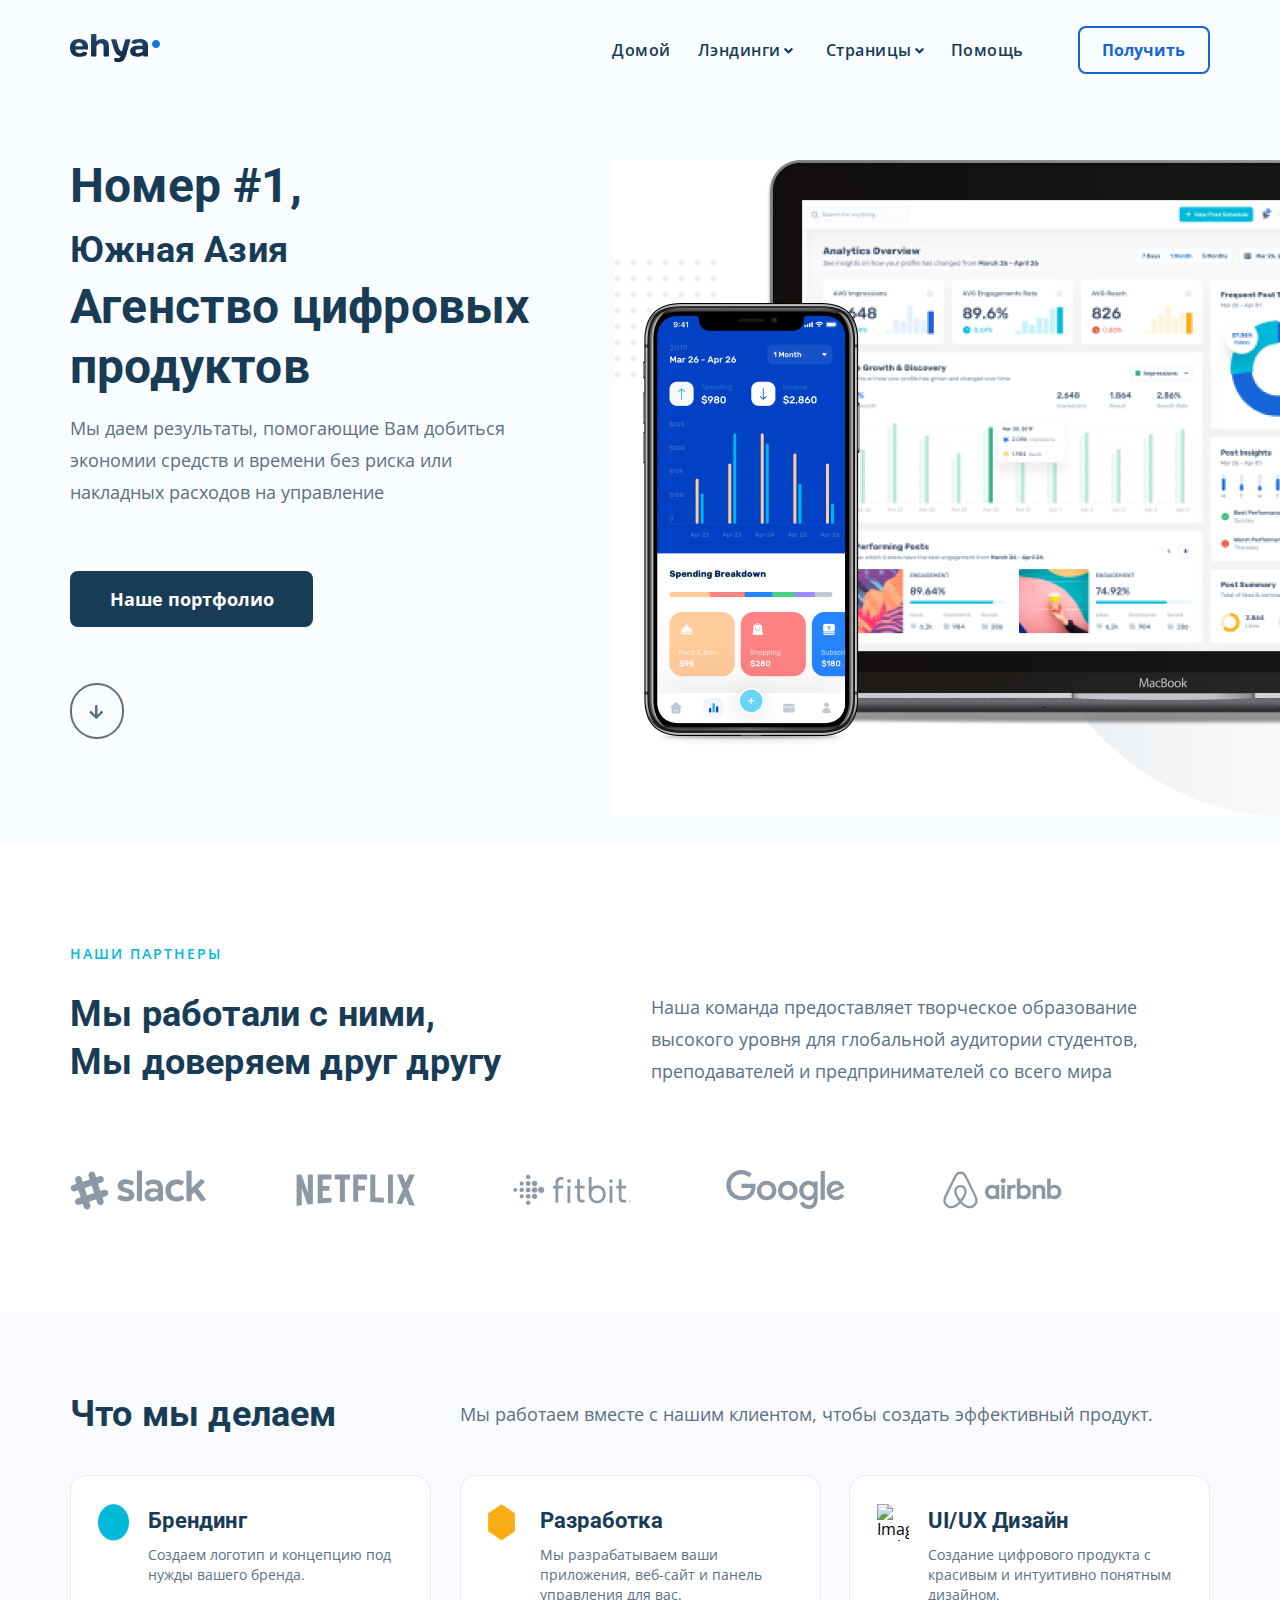
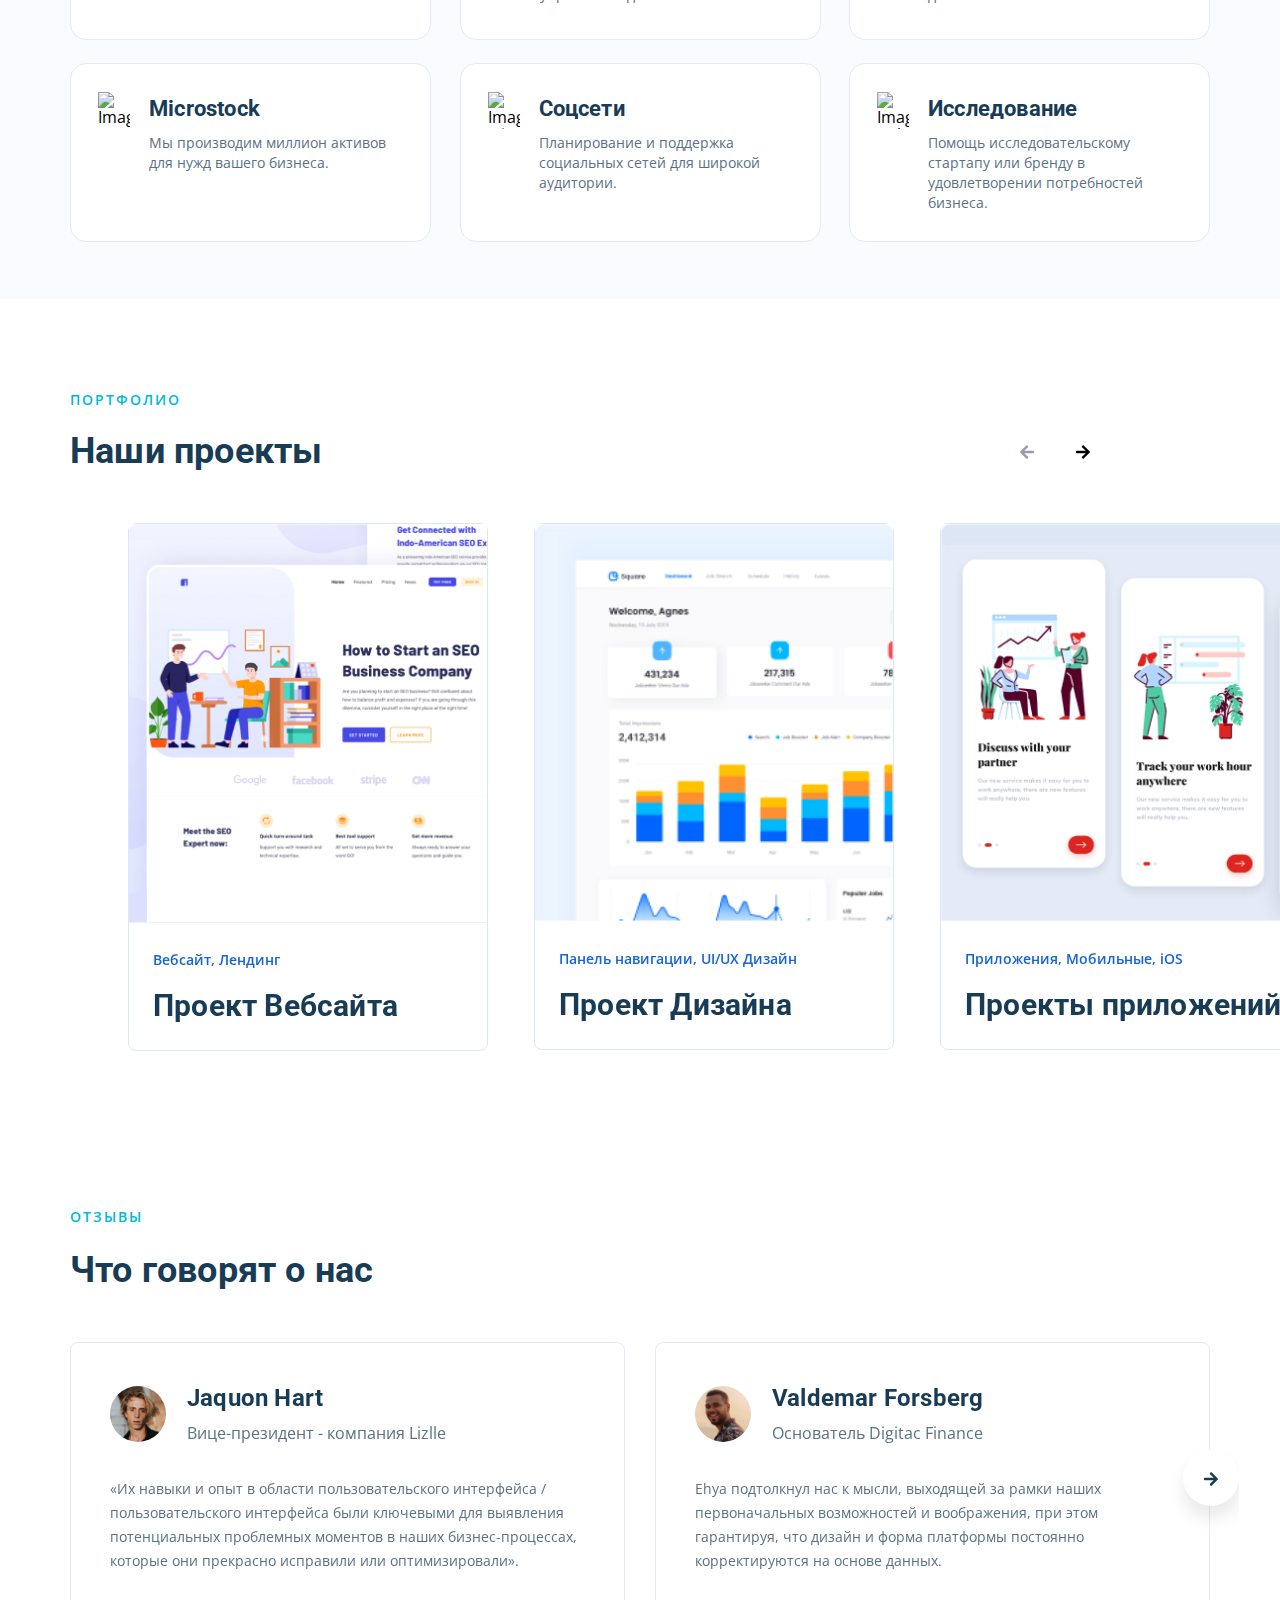
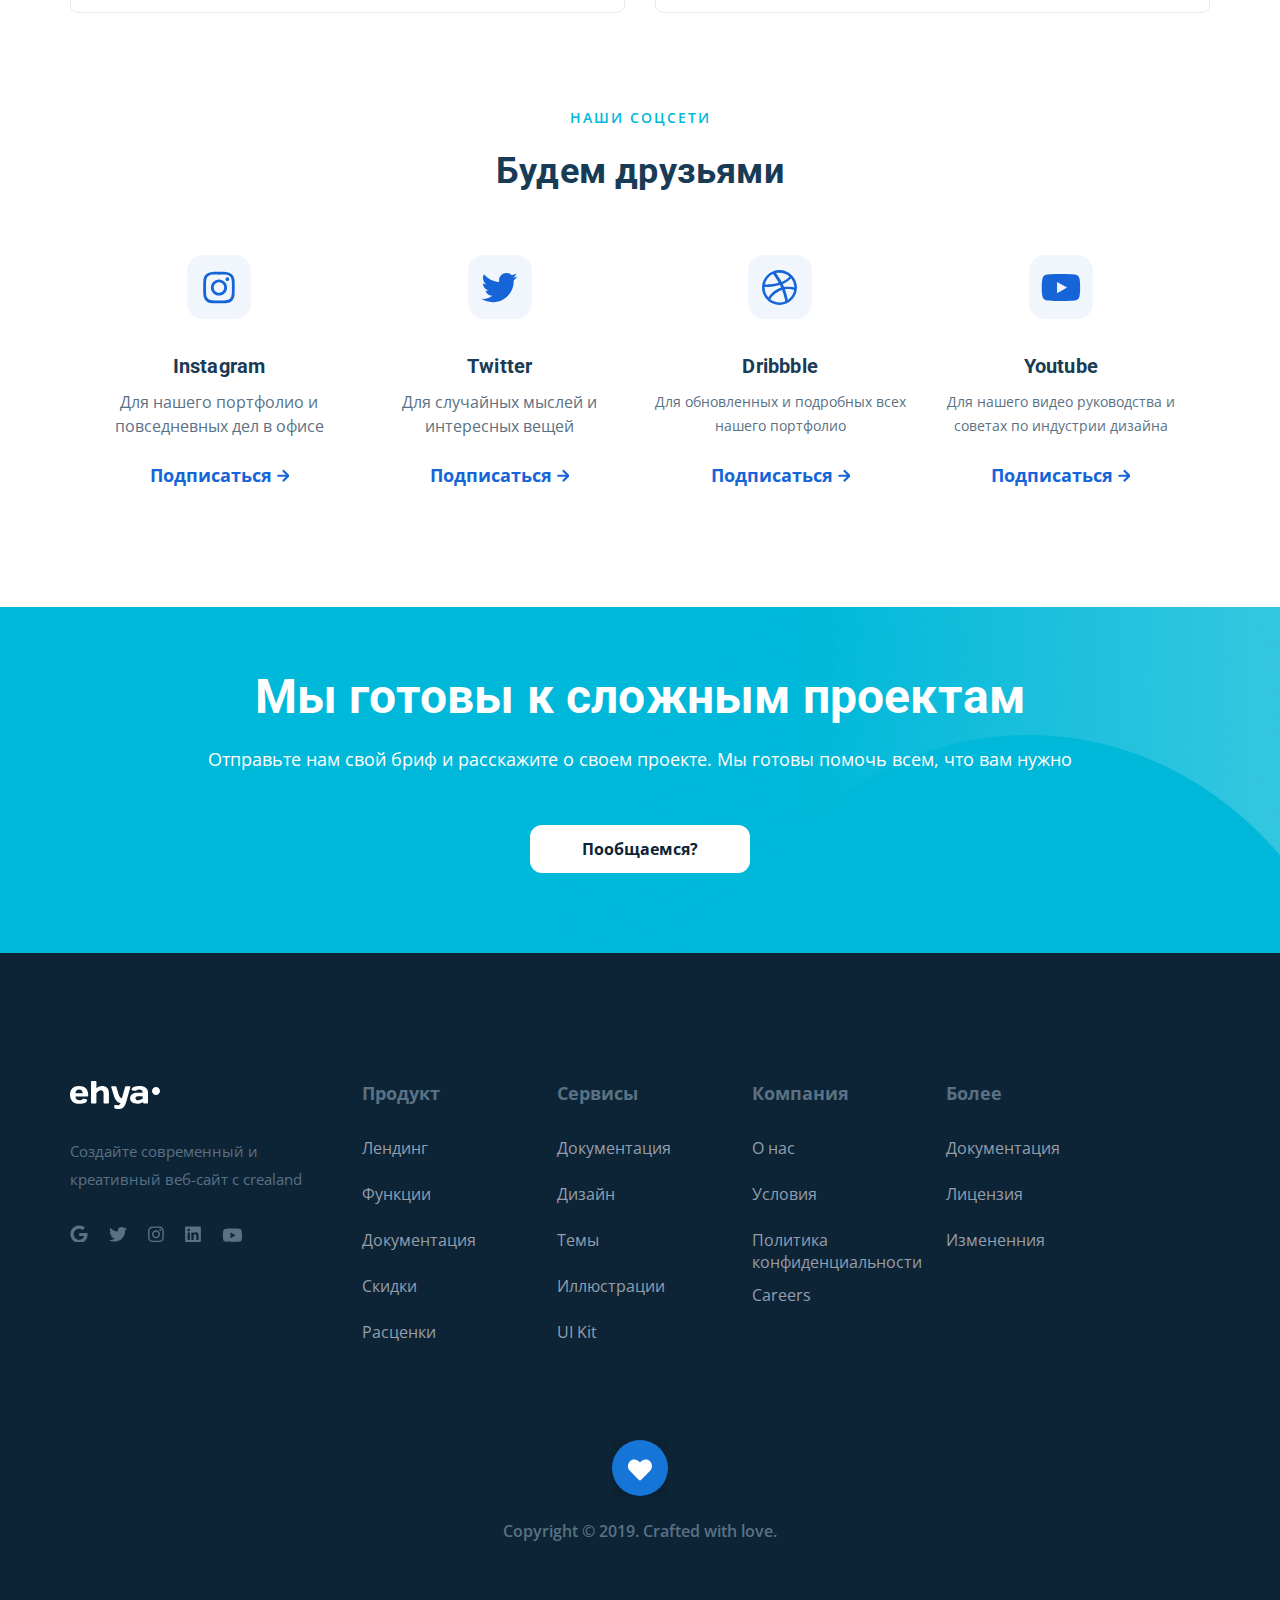
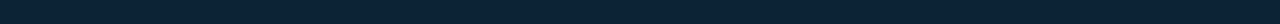
==== index.html @ 82f07703 "create: footer responsive" ====
<!DOCTYPE html>
<html lang="ru">
  <head>
    <meta charset="UTF-8" />
    <meta http-equiv="X-UA-Compatible" content="IE=edge" />
    <meta name="viewport" content="width=device-width, initial-scale=1.0" />
    <title>Агенство цифровых продуктов</title>
    <link rel="preconnect" href="https://fonts.gstatic.com" />
    <link
      href="https://fonts.googleapis.com/css2?family=Open+Sans:wght@400;600;700&family=Roboto:wght@700&display=swap"
      rel="stylesheet"
    />
    <link rel="stylesheet" href="css/swiper-bundle.min.css" />
    <link rel="stylesheet" href="css/style.css" />
  </head>
  <body>
    <header class="header header__section">
      <div class="container">
        <div class="header-wrapper">
          <a class="header-logo" href="#"
            ><img
              src="img/header-logo.svg"
              alt="Logo: Ehua"
              class="header__logo"
          /></a>
          <div class="header-nav">
            <ul class="header__nav">
              <li class="header__item">
                <a target="_blank" href="#" class="header__link hover">Домой</a>
              </li>
              <li class="header__item header__item--mr-28">
                <div class="dropdown">
                  <a target="_blank" href="#" class="header__link hover"
                    ><div class="header__item-wrapper">
                      Лэндинги<img
                        src="img/arrow-down.svg"
                        alt="Icon: arrow down"
                        class="header__arrow"
                      /></div
                  ></a>
                  <div class="dropdown__content">
                    <a target="_blank" class="dropdown__link hover" href="#"
                      >Лэндинг 1</a
                    >
                    <a target="_blank" class="dropdown__link hover" href="#"
                      >Лэндинг 2</a
                    >
                    <a target="_blank" class="dropdown__link hover" href="#"
                      >Лэндинг 3</a
                    >
                  </div>
                </div>
              </li>
              <li class="header__item">
                <div class="dropdown">
                  <a target="_blank" href="#" class="header__link hover"
                    ><div class="header__item-wrapper">
                      Страницы<img
                        src="img/arrow-down.svg"
                        alt="Icon: arrow down"
                        class="header__arrow"
                      /></div
                  ></a>
                  <div class="dropdown__content">
                    <a target="_blank" class="dropdown__link hover" href="#"
                      >Страница 1</a
                    >
                    <a target="_blank" class="dropdown__link hover" href="#"
                      >Страница 2</a
                    >
                    <a target="_blank" class="dropdown__link hover" href="#"
                      >Страница 3</a
                    >
                  </div>
                </div>
              </li>
              <li class="header__item">
                <a target="_blank" href="#" class="header__link hover"
                  >Помощь
                </a>
              </li>
            </ul>
            <!-- /.header__ul -->
            <button type="button" class="header__button">Получить</button>
          </div>
          <button class="menu-button header__menu-button">
            <span class="menu-button__line"></span>
            <span class="menu-button__line"></span>
            <span class="menu-button__line"></span>
          </button>
        </div>
        <!-- /.header-wraper -->
      </div>
      <!-- /.container -->
      <div class="hero">
        <img
          src="img/hero-background.jpg"
          alt="Image: devices"
          class="hero__image"
        />
        <div class="container">
          <div class="hero-wrapper">
            <h1 class="hero__title">
              Номер #1,<br /><span class="hero__title--small"> Южная Азия</span
              ><br />Агенство цифровых продуктов
            </h1>
            <p class="hero__description section__description">
              Мы даем результаты, помогающие Вам добиться экономии средств и
              времени без риска или накладных расходов на управление
            </p>
            <a href="#portfolio" class="hero__button hover">Наше портфолио</a>
          </div>
          <!-- /.hero-wrapper -->
        </div>
        <!-- /.container -->
        <img
          src="img/hero-image-small.jpg"
          alt="Image: devices"
          class="hero__image--small"
        />
        <div class="container">
          <div class="hero-wrapper hero-wrapper__link">
            <a class="hero__link hover" href="#partners"
              ><img
                src="img/hero-image-arrow.svg"
                alt="Icon: arrow down"
                class="hero__link-image"
            /></a>
          </div>
        </div>
        <!-- /.container -->
      </div>
      <!-- /.hero -->
    </header>
    <!-- /.header -->
    <section class="partners section">
      <a name="partners"></a>
      <div class="container">
        <span class="section__subtitle partners__subtitle">Наши партнеры</span>
        <div class="partners-wrapper">
          <h2 class="section__title partners__title">
            Мы работали с ними,<br />Мы доверяем друг другу
          </h2>
          <p class="section__description partners__description">
            Наша команда предоставляет творческое образование высокого уровня
            для глобальной аудитории студентов, преподавателей и
            предпринимателей со всего мира
          </p>
        </div>
        <!-- /.partners-wrapper -->
        <div class="partners__corporations">
          <img
            src="img/corporations/slack.svg"
            alt="Icon: slack"
            class="partners__corporation partners__corporation--slack"
          />
          <img
            src="img/corporations/netflix.svg"
            alt="Icon: netflix"
            class="partners__corporation partners__corporation--netflix"
          />
          <img
            src="img/corporations/fitbit.svg"
            alt="Icon: fitbit"
            class="partners__corporation partners__corporation--fitbit"
          />
          <img
            src="img/corporations/google.svg"
            alt="Icon: google"
            class="partners__corporation partners__corporation--netflix"
          />
          <img
            src="img/corporations/airbnb.svg"
            alt="Icon: airbnb"
            class="partners__corporation partners__corporation--airbnb"
          />
        </div>
      </div>
      <!-- /.container -->
    </section>
    <!-- /.partners -->
    <section class="services">
      <div class="container">
        <div class="services-wrapper">
          <h2 class="services__title section__title">Что мы делаем</h2>
          <p class="services__description section__description">
            Мы работаем вместе с нашим клиентом, чтобы создать эффективный
            продукт.
          </p>
        </div>
        <!-- /.services-wrapper -->
        <div class="card-wrapper">
          <div class="card card__order">
            <img
              src="img/services/oval.png"
              alt="Image: oval"
              class="card__image"
            />
            <div class="card__description">
              <h3 class="card__title">Брендинг</h3>
              <p class="card__text">
                Создаем логотип и концепцию под нужды вашего бренда.
              </p>
            </div>
          </div>
          <div class="card card__order">
            <img
              src="img/services/polygon.png"
              alt="Image: polygon"
              class="card__image card__image--mr"
            />
            <div class="card__description">
              <h3 class="card__title">Разработка</h3>
              <p class="card__text">
                Мы разрабатываем ваши приложения, веб-сайт и панель управления
                для вас.
              </p>
            </div>
          </div>
          <div class="card">
            <img
              src="img/services/polygon-5.png"
              alt="Image: polygon-5"
              class="card__image"
            />
            <div class="card__description">
              <h3 class="card__title">UI/UX Дизайн</h3>
              <p class="card__text">
                Создание цифрового продукта с красивым и интуитивно понятным
                дизайном.
              </p>
            </div>
          </div>
          <div class="card card__order--change">
            <img
              src="img/services/rectangle.png"
              alt="Image: rectangle"
              class="card__image"
            />
            <div class="card__description">
              <h3 class="card__title">Microstock</h3>
              <p class="card__text">
                Мы производим миллион активов для нужд вашего бизнеса.
              </p>
            </div>
          </div>
          <div class="card card__order--change">
            <img
              src="img/services/triangle.png"
              alt="Image: triangle"
              class="card__image"
            />
            <div class="card__description">
              <h3 class="card__title">Соцсети</h3>
              <p class="card__text">
                Планирование и поддержка социальных сетей для широкой аудитории.
              </p>
            </div>
          </div>
          <div class="card">
            <img
              src="img/services/polygon-4.png"
              alt="Image: polygon-4"
              class="card__image"
            />
            <div class="card__description">
              <h3 class="card__title">Исследование</h3>
              <p class="card__text">
                Помощь исследовательскому стартапу или бренду в удовлетворении
                потребностей бизнеса.
              </p>
            </div>
          </div>
        </div>
        <!-- /.card-wrapper -->
      </div>
      <!-- /.container -->
    </section>
    <!-- /.services -->
    <section class="portfolio">
      <a name="portfolio"></a>
      <div class="container portfolio__container">
        <span class="portfolio__subtitle section__subtitle">портфолио</span>
        <h2 class="portfolio__title section__title">Наши проекты</h2>
        <div class="portfolio-slider__button portfolio-slider__button--prev">
          <svg
            width="15"
            height="14"
            viewBox="0 0 15 14"
            xmlns="http://www.w3.org/2000/svg"
          >
            <path
              d="M9.03125 12.9375C9.34375 12.625 9.3125 12.1562 9.03125 11.8438L5.25 8.25H14.25C14.6562 8.25 15 7.9375 15 7.5V6.5C15 6.09375 14.6562 5.75 14.25 5.75H5.25L9.03125 2.1875C9.3125 1.875 9.34375 1.40625 9.03125 1.09375L8.34375 0.40625C8.0625 0.125 7.5625 0.125 7.28125 0.40625L1.21875 6.5C0.90625 6.78125 0.90625 7.25 1.21875 7.53125L7.28125 13.625C7.5625 13.9062 8.03125 13.9062 8.34375 13.625L9.03125 12.9375Z"
            />
          </svg>

          <!-- <svg width="24" height="24">
            <use xlink:href="img/slide/slider-arrow.svg"></use>
          </svg> -->
        </div>
        <div class="portfolio-slider__button portfolio-slider__button--next">
          <svg
            width="15"
            height="14"
            viewBox="0 0 15 14"
            xmlns="http://www.w3.org/2000/svg"
          >
            <path
              d="M9.03125 12.9375C9.34375 12.625 9.3125 12.1562 9.03125 11.8438L5.25 8.25H14.25C14.6562 8.25 15 7.9375 15 7.5V6.5C15 6.09375 14.6562 5.75 14.25 5.75H5.25L9.03125 2.1875C9.3125 1.875 9.34375 1.40625 9.03125 1.09375L8.34375 0.40625C8.0625 0.125 7.5625 0.125 7.28125 0.40625L1.21875 6.5C0.90625 6.78125 0.90625 7.25 1.21875 7.53125L7.28125 13.625C7.5625 13.9062 8.03125 13.9062 8.34375 13.625L9.03125 12.9375Z"
            />
          </svg>
        </div>
        <div class="portfolio__cards cards">
          <div class="swiper-slide portfolio-slider__item slide">
            <div class="portfolio-slider__item--border">
              <img
                src="img/slide/slide-1.jpg"
                alt="Image: slide 1"
                class="slide__image"
              />
              <div class="slide-wrapper">
                <span class="slide__subtitle">Вебсайт, Лендинг</span>
                <h3 class="slide__title">Проект Вебсайта</h3>
              </div>
            </div>
          </div>
          <div class="swiper-slide portfolio-slider__item slide">
            <div class="portfolio-slider__item--border">
              <img
                src="img/slide/slide-2.jpg"
                alt="Image: slide 2"
                class="slide__image"
              />
              <div class="slide-wrapper">
                <span class="slide__subtitle">UI/UX Дизайн</span>
                <h3 class="slide__title">Проект Дизайна</h3>
              </div>
            </div>
          </div>
          <div class="swiper-slide portfolio-slider__item slide">
            <div class="portfolio-slider__item--border">
              <img
                src="img/slide/slide-3.jpg"
                alt="Image: slide 3"
                class="slide__image"
              />
              <div class="slide-wrapper">
                <span class="slide__subtitle">Приложения, Мобильные, iOS</span>
                <h3 class="slide__title">Проекты приложений</h3>
              </div>
            </div>
          </div>
          <div class="swiper-slide portfolio-slider__item slide">
            <div class="portfolio-slider__item--border">
              <img
                src="img/slide/slide-4.jpg"
                alt="Image: slide 4"
                class="slide__image"
              />
              <div class="slide-wrapper">
                <span class="slide__subtitle">Instagram</span>
                <h3 class="slide__title">Проект иллюстраций</h3>
              </div>
            </div>
          </div>
        </div>
      </div>
      <!-- /.container -->
      <!-- Slider main container -->
      <div class="swiper-container portfolio-slider">
        <!-- Additional required wrapper -->
        <div class="swiper-wrapper">
          <!-- Slides -->
          <div class="swiper-slide portfolio-slider__item slide">
            <div class="portfolio-slider__item--border">
              <img
                src="img/slide/slide-1.jpg"
                alt="Image: slide 1"
                class="slide__image"
              />
              <div class="slide-wrapper">
                <span class="slide__subtitle">Вебсайт, Лендинг</span>
                <h3 class="slide__title">Проект Вебсайта</h3>
              </div>
            </div>
          </div>
          <div class="swiper-slide portfolio-slider__item slide">
            <div class="portfolio-slider__item--border">
              <img
                src="img/slide/slide-2.jpg"
                alt="Image: slide 2"
                class="slide__image"
              />
              <div class="slide-wrapper">
                <span class="slide__subtitle"
                  >Панель навигации, UI/UX Дизайн</span
                >
                <h3 class="slide__title">Проект Дизайна</h3>
              </div>
            </div>
          </div>
          <div class="swiper-slide portfolio-slider__item slide">
            <div class="portfolio-slider__item--border">
              <img
                src="img/slide/slide-3.jpg"
                alt="Image: slide 3"
                class="slide__image"
              />
              <div class="slide-wrapper">
                <span class="slide__subtitle">Приложения, Мобильные, iOS</span>
                <h3 class="slide__title">Проекты приложений</h3>
              </div>
            </div>
          </div>
          <div class="swiper-slide portfolio-slider__item slide">
            <div class="portfolio-slider__item--border">
              <img
                src="img/slide/slide-4.jpg"
                alt="Image: slide 4"
                class="slide__image"
              />
              <div class="slide-wrapper">
                <span class="slide__subtitle">Instagram</span>
                <h3 class="slide__title">Проект иллюстраций</h3>
              </div>
            </div>
          </div>
          <div class="swiper-slide portfolio-slider__item slide">
            <div class="portfolio-slider__item--border">
              <img
                src="img/slide/slide-1.jpg"
                alt="Image: slide 1"
                class="slide__image"
              />
              <div class="slide-wrapper">
                <span class="slide__subtitle">Вебсайт, Лендинг</span>
                <h3 class="slide__title">Проект Вебсайта</h3>
              </div>
            </div>
          </div>
        </div>
      </div>
    </section>
    <!-- /.portfolio -->
    <section class="reviews">
      <div class="container reviews__container">
        <span class="reviews__subtitle section__subtitle">Отзывы</span>
        <h2 class="reviews__title section__title">Что говорят о нас</h2>
        <div class="reviews-slider__button--next">
          <img src="img/reviews/slider-button.svg" alt="Icon: slider arrow" />
        </div>
        <!-- Slider main container -->
        <div class="swiper-container reviews-slider">
          <!-- Additional required wrapper -->
          <div class="swiper-wrapper">
            <!-- Slides -->
            <div class="swiper-slide reviews-slider__item">
              <div class="reviews__user user">
                <img
                  src="img/reviews/avatar-1.png"
                  alt="Avatar: User 1"
                  class="user__avatar"
                />
                <div class="user-wrapper">
                  <h3 class="user__name">Jaquon Hart</h3>
                  <span class="user__subtitle"
                    >Вице-президент - компания Lizlle</span
                  >
                </div>
                <!-- /.user-wrapper -->
              </div>
              <!-- /.user -->
              <p class="reviews-slider__text">
                «Их навыки и опыт в области пользовательского интерфейса /
                пользовательского интерфейса были ключевыми для выявления
                потенциальных проблемных моментов в наших бизнес-процессах,
                которые они прекрасно исправили или оптимизировали».
              </p>
            </div>
            <!-- /.swiper-slide -->
            <div class="swiper-slide reviews-slider__item">
              <div class="reviews__user user">
                <img
                  src="img/reviews/avatar-2.png"
                  alt="Avatar: User 2"
                  class="user__avatar"
                />
                <div class="user-wrapper">
                  <h3 class="user__name">Valdemar Forsberg</h3>
                  <span class="user__subtitle">Основатель Digitac Finance</span>
                </div>
                <!-- /.user-wrapper -->
              </div>
              <!-- /.user -->
              <p class="reviews-slider__text">
                Ehya подтолкнул нас к мысли, выходящей за рамки наших
                первоначальных возможностей и воображения, при этом гарантируя,
                что дизайн и форма платформы постоянно корректируются на основе
                данных.
              </p>
            </div>
            <!-- /.swiper-slide -->
          </div>
          <!-- If we need navigation buttons -->
        </div>
        <div
          class="reviews-slider__button--next reviews-slider__button--next--mobile"
        >
          <img src="img/reviews/slider-button.svg" alt="Icon: slider arrow" />
        </div>
      </div>
    </section>
    <!-- /.reviews -->
    <section class="social">
      <div class="container social__container">
        <span class="social__subtitle section__subtitle">Наши соцсети</span>
        <h2 class="social__title section__title">Будем друзьями</h2>
        <div class="social-wrapper">
          <div class="social-card">
            <img
              src="img/social/instagram.svg"
              alt="Icon: instagram"
              class="social-card__icon"
            />
            <h3 class="social-card__title">Instagram</h3>
            <span class="social-card__subtitle"
              >Для нашего портфолио и повседневных дел в офисе</span
            >
            <a target="_blank" href="#" class="social-card__link hover"
              >Подписаться
              <img src="img/social/arrow.svg" alt="Icon: arrow right"
            /></a>
          </div>
          <!-- /.social-card -->
          <div class="social-card">
            <img
              src="img/social/twitter.svg"
              alt="Icon: twitter"
              class="social-card__icon"
            />
            <h3 class="social-card__title">Twitter</h3>
            <span class="social-card__subtitle"
              >Для случайных мыслей и интересных вещей</span
            >
            <a target="_blank" href="#" class="social-card__link hover"
              >Подписаться
              <img src="img/social/arrow.svg" alt="Icon: arrow right"
            /></a>
          </div>
          <!-- /.social-card -->
          <div class="social-card">
            <img
              src="img/social/dribble.svg"
              alt="Icon: dribble"
              class="social-card__icon"
            />
            <h3 class="social-card__title">Dribbble</h3>
            <span class="social-card__subtitle social-card__subtitle--small"
              >Для обновленных и подробных всех нашего портфолио</span
            >
            <a target="_blank" href="#" class="social-card__link hover"
              >Подписаться
              <img src="img/social/arrow.svg" alt="Icon: arrow right"
            /></a>
          </div>
          <!-- /.social-card -->
          <div class="social-card">
            <img
              src="img/social/youtube.svg"
              alt="Icon: youtube"
              class="social-card__icon"
            />
            <h3 class="social-card__title">Youtube</h3>
            <span class="social-card__subtitle social-card__subtitle--small"
              >Для нашего видео руководства и советах по индустрии дизайна</span
            >
            <a target="_blank" href="#" class="social-card__link hover"
              >Подписаться
              <img src="img/social/arrow.svg" alt="Icon: arrow right"
            /></a>
          </div>
          <!-- /.social-card -->
        </div>
        <!-- /.social-wrapper -->
      </div>
      <!-- /.container -->
    </section>
    <!-- /.social -->
    <section class="feedback">
      <div class="container">
        <h2 class="feedback__title">Мы готовы к сложным проектам</h2>
        <p class="feedback__description">
          Отправьте нам свой бриф и расскажите о своем проекте. Мы готовы помочь
          всем, что вам нужно
        </p>
        <button type="button" class="feedback__button">Пообщаемся?</button>
      </div>
      <!-- /.container -->
    </section>
    <!-- /.feedback -->
    <footer class="footer">
      <div class="container">
        <div class="footer-top">
          <div class="footer__social">
            <img
              src="img/footer/footer-logo.svg"
              alt="Logo: ehua"
              class="footer__logo"
            />
            <span class="footer__text"
              >Создайте современный и креативный веб-сайт с crealand</span
            >
            <div class="footer__icon-wrapper">
              <a target="_blank" href="#" class="footer__link hover"
                ><img
                  src="img/footer/footer-google.svg"
                  alt="Icon: google"
                  class="footer__icon" /></a
              ><a target="_blank" href="#" class="footer__link hover"
                ><img
                  src="img/footer/footer-ltwitter.svg"
                  alt="Icon: twitter"
                  class="footer__icon" /></a
              ><a target="_blank" href="#" class="footer__link hover"
                ><img
                  src="img/footer/footer-instagram.svg"
                  alt="Icon: instagram"
                  class="footer__icon" /></a
              ><a target="_blank" href="#" class="footer__link hover"
                ><img
                  src="img/footer/footer-linkedin.svg"
                  alt="Icon: linkedin"
                  class="footer__icon" /></a
              ><a target="_blank" href="#" class="footer__link hover"
                ><img
                  src="img/footer/footer-youtube.svg"
                  alt="Icon: youtube"
                  class="footer__icon"
              /></a>
            </div>
            <!-- /.footer__icon-wrapper -->
          </div>
          <!-- /.footer__social -->
          <div class="footer-wrapper">
            <div class="footer__product">
              <h3 class="footer__title">Продукт</h3>
              <ul class="footer__ul">
                <li class="footer__item">
                  <a target="_blank" href="#" class="footer__link hover"
                    >Лендинг</a
                  >
                </li>
                <li class="footer__item">
                  <a target="_blank" href="#" class="footer__link hover"
                    >Функции</a
                  >
                </li>
                <li class="footer__item">
                  <a target="_blank" href="#" class="footer__link hover"
                    >Документация</a
                  >
                </li>
                <li class="footer__item">
                  <a target="_blank" href="#" class="footer__link hover"
                    >Скидки</a
                  >
                </li>
                <li class="footer__item">
                  <a target="_blank" href="#" class="footer__link hover"
                    >Расценки</a
                  >
                </li>
              </ul>
              <!-- /.footer__ul -->
            </div>
            <!-- /.footer__product -->
            <div class="footer__services">
              <h3 class="footer__title">Сервисы</h3>
              <ul class="footer__ul">
                <li class="footer__item">
                  <a target="_blank" href="#" class="footer__link hover"
                    >Документация</a
                  >
                </li>
                <li class="footer__item">
                  <a target="_blank" href="#" class="footer__link hover"
                    >Дизайн</a
                  >
                </li>
                <li class="footer__item">
                  <a target="_blank" href="#" class="footer__link hover"
                    >Темы</a
                  >
                </li>
                <li class="footer__item">
                  <a target="_blank" href="#" class="footer__link hover"
                    >Иллюстрации</a
                  >
                </li>
                <li class="footer__item">
                  <a target="_blank" href="#" class="footer__link hover"
                    >UI Kit</a
                  >
                </li>
              </ul>
              <!-- /.footer__ul -->
            </div>
            <!-- /.footer__services -->
            <div class="footer__company">
              <h3 class="footer__title">Компания</h3>
              <ul class="footer__ul footer__ul--mr-24">
                <li class="footer__item">
                  <a target="_blank" href="#" class="footer__link hover"
                    >О нас</a
                  >
                </li>
                <li class="footer__item">
                  <a target="_blank" href="#" class="footer__link hover"
                    >Условия</a
                  >
                </li>
                <li class="footer__item footer__item--mb-11">
                  <a
                    target="_blank"
                    href="#"
                    class="footer__link footer__link--mobile-hidden hover"
                    >Политика<br />конфиденциальности </a
                  ><a
                    target="_blank"
                    href="#"
                    class="footer__link footer__link--mobile-visible hover"
                    >Privacy Policy
                  </a>
                </li>
                <li class="footer__item">
                  <a target="_blank" href="#" class="footer__link hover"
                    >Careers</a
                  >
                </li>
              </ul>
              <!-- /.footer__ul -->
            </div>
            <!-- /.footer__company -->
            <div class="footer__more">
              <h3 class="footer__title footer__title--mobile-hidden">Более</h3>
              <h3 class="footer__title footer__title--mobile-visible">Ещё..</h3>
              <ul class="footer__ul">
                <li class="footer__item">
                  <a target="_blank" href="#" class="footer__link hover"
                    >Документация</a
                  >
                </li>
                <li class="footer__item">
                  <a target="_blank" href="#" class="footer__link hover"
                    >Лицензия</a
                  >
                </li>
                <li class="footer__item">
                  <a target="_blank" href="#" class="footer__link hover"
                    >Измененния</a
                  >
                </li>
              </ul>
              <!-- /.footer__ul -->
            </div>
            <!-- /.footer__more -->
          </div>
          <!-- /.footer-wrapper -->
        </div>
        <!-- /.footer-top -->
        <div class="footer-like">
          <img
            src="img/footer/footer-like.svg"
            alt="Icon: like"
            class="footer-like__icon"
          />
          <span class="footer-like__text"
            >Copyright © 2019. Crafted with love.</span
          >
        </div>
        <!-- /.footer-like -->
      </div>
      <!-- /.container -->
    </footer>
    <!-- /.footer -->
    <script src="js/swiper-bundle.min.js"></script>
    <script src="js/main.js"></script>
  </body>
</html>
---- css/style.css ----
*{box-sizing:border-box}body{font-family:'Open Sans', sans-serif;background-color:#FFFFFF;margin:0}button{outline:none}h1,h2,h3{font-family:Roboto}.container{max-width:1140px;margin:auto}.section__subtitle{font-weight:600;font-size:14px;line-height:19px;letter-spacing:2px;text-transform:uppercase;color:#00B8D9}.section__title{font-weight:bold;font-size:36px;line-height:48px;letter-spacing:0.2px;color:#183B56}.section__description{font-size:18px;line-height:32px;color:#5A7184}/*! normalize.css v8.0.1 | MIT License | github.com/necolas/normalize.css */html{line-height:1.15;-webkit-text-size-adjust:100%}body{margin:0}main{display:block}h1{font-size:2em;margin:0.67em 0}hr{box-sizing:content-box;height:0;overflow:visible}pre{font-family:monospace, monospace;font-size:1em}a{background-color:transparent}abbr[title]{border-bottom:none;text-decoration:underline;text-decoration:underline dotted}b,strong{font-weight:bolder}code,kbd,samp{font-family:monospace, monospace;font-size:1em}small{font-size:80%}sub,sup{font-size:75%;line-height:0;position:relative;vertical-align:baseline}sub{bottom:-0.25em}sup{top:-0.5em}img{border-style:none}button,input,optgroup,select,textarea{font-family:inherit;font-size:100%;line-height:1.15;margin:0}button,input{overflow:visible}button,select{text-transform:none}button,[type="button"],[type="reset"],[type="submit"]{-webkit-appearance:button}button::-moz-focus-inner,[type="button"]::-moz-focus-inner,[type="reset"]::-moz-focus-inner,[type="submit"]::-moz-focus-inner{border-style:none;padding:0}button:-moz-focusring,[type="button"]:-moz-focusring,[type="reset"]:-moz-focusring,[type="submit"]:-moz-focusring{outline:1px dotted ButtonText}fieldset{padding:0.35em 0.75em 0.625em}legend{box-sizing:border-box;color:inherit;display:table;max-width:100%;padding:0;white-space:normal}progress{vertical-align:baseline}textarea{overflow:auto}[type="checkbox"],[type="radio"]{box-sizing:border-box;padding:0}[type="number"]::-webkit-inner-spin-button,[type="number"]::-webkit-outer-spin-button{height:auto}[type="search"]{-webkit-appearance:textfield;outline-offset:-2px}[type="search"]::-webkit-search-decoration{-webkit-appearance:none}::-webkit-file-upload-button{-webkit-appearance:button;font:inherit}details{display:block}summary{display:list-item}template{display:none}[hidden]{display:none}.header{background-color:#FAFDFF}.header-wrapper{display:flex;justify-content:space-between;height:100px;align-items:center}.header-nav{display:flex}.header__nav{display:flex;align-items:center;list-style:none;padding:0;margin-right:27.1px;margin-top:0;margin-bottom:0;letter-spacing:0.5px}.header__item{margin-right:27px}.header__item--mr-28{margin-right:33px}.header__item-wrapper{display:flex;align-items:center}.header__link{text-decoration:none;color:#183B56;font-weight:600;font-size:16px;line-height:22px}.header__arrow{margin-left:3px}.header__button{font-family:inherit;padding:11px 22.77px 11px 22.23px;border:2px solid #1565D8;border-radius:8px;background-color:#FAFDFF;font-weight:bold;font-size:16px;line-height:22px;color:#1565D8;cursor:pointer;outline:none}.header__menu-button{display:none}.dropdown{position:relative}.dropdown__content{display:none;position:absolute;width:100%;background-color:#183B56;z-index:10}.dropdown__link{text-decoration:none;color:#ffffff;margin-top:5px}.dropdown:hover .dropdown__content{display:flex;flex-direction:column;align-items:center}.hero{padding-top:56px;padding-bottom:105px;position:relative;overflow:hidden}.hero__image{position:absolute;left:48%;top:8%}.hero__image--small{display:none}.hero-wrapper{display:flex;flex-direction:column}.hero-wrapper__link{width:54px;height:56px}.hero__title{font-family:'Roboto', sans-serif;font-weight:bold;max-width:499px;font-size:48px;line-height:60px;letter-spacing:0.2px;color:#183B56;margin-top:0;margin-bottom:15px}.hero__title--small{font-size:36px;line-height:53px}.hero__description{max-width:457px;margin-bottom:63px;margin-top:0}.hero__button{text-align:center;border-radius:8px;padding:16px 24px 15px 24px;width:243px;background-color:#183B56;font-weight:bold;font-size:18px;line-height:25px;color:#ffffff;border:none;margin-bottom:56px;cursor:pointer;text-decoration:none}.hero__link-image{width:54px;height:56px}.partners{padding-top:100px;padding-bottom:102px}.partners-wrapper{display:flex;align-items:center;margin-bottom:54px}.partners__description{max-width:514px}.partners__title{margin-top:27px;margin-right:150px}.partners__corporations{display:flex}.partners__corporation--slack{margin-right:90px}.partners__corporation--netflix{margin-right:98px}.partners__corporation--fitbit{margin-right:94px}.services{padding-top:68px;padding-bottom:34px;background:#F9FBFE}.services-wrapper{display:flex;align-items:center;margin-bottom:27px}.services__title{margin:0;margin-right:123px}.card{display:flex;align-items:start;border:1px solid #E5EAF4;border-radius:16px;background:#FFFFFF;max-width:361px;min-height:165px;padding:28px 27px;margin-bottom:23px}.card-wrapper{display:flex;flex-wrap:wrap;justify-content:space-between}.card__image{width:32px;height:37px;margin-right:19px}.card__image--mr{margin-right:25px}.card__title{margin:0;font-weight:bold;font-size:22px;line-height:33px;letter-spacing:0.2px;color:#183B56;margin-bottom:8px}.card__text{margin:0;font-size:14px;line-height:20px;color:#5A7184}.slide-wrapper{padding:24px 17px 24px 24px}.slide__image{width:100%}.slide__subtitle{font-weight:600;font-size:14px;line-height:20px;color:#1565D8}.slide__title{font-family:Roboto;font-weight:bold;font-size:30px;line-height:40px;letter-spacing:0.2px;color:#183B56;margin-bottom:0;margin-top:16px}.portfolio{padding-top:91px}.portfolio__cards{display:none}.portfolio__container{position:relative;overflow:visible}.portfolio__title{margin-top:18px;margin-bottom:48px}.portfolio-slider{margin-left:10vw}.portfolio-slider__item{margin-right:22px;width:360px}.portfolio-slider__item--border{width:360px;border:1px solid #DDE6F4;border-radius:8px}.portfolio-slider__button{position:absolute;z-index:99;outline:none;cursor:pointer}.portfolio-slider__button--prev{width:14px;height:18px;top:64%;right:15.5%;fill:#183B56}.portfolio-slider__button--next{height:18px;width:14px;top:61%;right:10.4%;transform:rotate(180deg)}.swiper-button-disabled{fill:#959EAD}.reviews{padding-top:156px}.reviews__container{position:relative;overflow:visible}.reviews__title{margin-top:20px;margin-bottom:48px;letter-spacing:0.2px}.reviews-slider__item{border:1px solid #E5EAF4;border-radius:8px;max-width:555px;min-height:267px;padding:39px}.reviews-slider__text{font-size:14px;line-height:24px;color:#5A7184;margin:0}.reviews-slider__button--next{position:absolute;top:59%;right:-2.5%;z-index:99;outline:none;cursor:pointer}.reviews-slider__button--next--mobile{display:none}.reviews__user{margin-bottom:30px}.user{display:flex;align-items:center}.user__avatar{width:56px;height:56px;border-radius:50%;margin-right:21px}.user__name{margin-top:0;margin-bottom:5px;font-weight:bold;font-size:24px;line-height:32px;letter-spacing:0.2px;color:#183B56}.user__subtitle{font-size:16px;line-height:28px;color:#5A7184}.social{padding-top:95px;padding-bottom:119px}.social__container{text-align:center}.social-wrapper{display:flex;justify-content:space-evenly}.social__title{margin-top:20px;margin-bottom:60px}.social-card{display:flex;flex-direction:column;align-items:center;width:263px}.social-card__title{margin-top:35px;margin-bottom:12px;font-weight:bold;font-size:20px;line-height:24px;letter-spacing:0.2px;color:#183B56}.social-card__subtitle{font-size:16px;line-height:24px;color:#5A7184}.social-card__subtitle--small{font-size:14px;line-height:24px}.social-card__link{display:block;margin-top:25px;font-weight:bold;font-size:18px;line-height:25px;color:#1565D8;text-decoration:none}.feedback{text-align:center;padding-top:60px;padding-bottom:80px;background-image:url(../img/feedback-bg.jpg);background-repeat:no-repeat;background-size:100% 100%}.feedback__title{margin-top:0;font-weight:bold;font-size:48px;line-height:60px;color:#ffffff;margin-bottom:16px;letter-spacing:0.2px}.feedback__description{font-size:18px;line-height:32px;color:#ffffff;margin:0}.feedback__button{margin-top:50px;font-weight:bold;font-size:16px;line-height:22px;color:#0D2436;background:#FFFFFF;border-radius:12px;border:none;padding:13px 52px;cursor:pointer}.footer{padding-top:128px;padding-bottom:82px;background-color:#0D2436}.footer__text{font-size:15px;line-height:28px;color:#5A7184}.footer__title{font-weight:bold;font-size:18px;line-height:25px;color:#5A7184;font-family:Open Sans;margin-top:0;margin-bottom:31px}.footer__title--mobile-visible{display:none}.footer__ul{list-style:none;padding:0}.footer__item{font-size:16px;line-height:22px;color:#959EAD;margin-bottom:24px}.footer__item--mb-11{margin-bottom:11px}.footer__link{text-decoration:none;color:inherit}.footer__link--mobile-visible{display:none}.footer__logo{width:90px;margin-bottom:28px}.footer__social{display:flex;flex-direction:column;max-width:240px;margin-right:52px}.footer__icon{margin-right:21px}.footer__icon-wrapper{margin-top:32px}.footer-top{display:flex}.footer-wrapper{display:flex}.footer__ul{margin-right:81px}.footer__ul--mr-24{margin-right:24px}.footer-like{display:flex;flex-direction:column;align-items:center;margin-top:73px}.footer-like__text{font-weight:600;font-size:16px;line-height:22px;color:#5A7184;margin-top:24px}@media (max-width: 1200px){.container{max-width:960px}.partners{padding-bottom:80px}.partners-wrapper{justify-content:space-between}.partners__title{margin-right:0;font-size:34px}.partners__corporations{justify-content:space-between}.partners__corporation--slack,.partners__corporation--netflix,.partners__corporation--fitbit,.partners__corporation--google{margin-right:0}.services-wrapper{justify-content:space-between}.services__title{margin-right:0}.services__description{width:400px}.card-wrapper{justify-content:space-evenly}.reviews-slider__item{max-width:90vw;width:100%}.portfolio-slider{margin-left:6vw}.footer-top{flex-direction:column;align-items:center}.footer__social{align-items:center;text-align:center;margin-bottom:50px;margin-right:0}.footer-wrapper{width:100%;justify-content:space-between}.footer__ul{margin-right:0}}@media (max-width: 992px){button{cursor:auto}.container{max-width:760px}.hero__title{max-width:460px}.hero__description{max-width:375px;font-size:20px}.partners{padding-top:60px}.partners-wrapper{flex-wrap:wrap}.social-wrapper{flex-wrap:wrap}.social-card{margin-bottom:50px}.portfolio-slider{margin-left:5vw}}@media (max-width: 767px){.container{max-width:576px;width:90%}.header__section{margin-bottom:30px}.header-nav{display:none}.header__logo{width:83px}.menu-button{display:flex;flex-direction:column;align-items:center;justify-content:space-between;padding:0;width:22px;height:17.7px;border:none;background-color:#ffffff;cursor:pointer}.menu-button__line{width:22px;height:2.2px;background-color:#3A4C66}.hero__image{display:none}.hero__image--small{display:block;width:900px}.hero__title{font-size:36px;line-height:50px}.hero__title--small{font-size:28px}.hero__description{-webkit-text-stroke:1px transparent;margin-bottom:40px}.hero__button{margin-bottom:40px}.hero__link{margin-top:-20px}.hero-wrapper{align-items:center;text-align:center}.hero-wrapper__link{width:auto}.partners-wrapper{justify-content:center}.partners__corporation--airbnb{display:none}.services-wrapper{flex-wrap:wrap;justify-content:center}.services__description{text-align:center}.footer-wrapper{flex-wrap:wrap}.footer__product{margin-bottom:40px}}@media (max-width: 576px){.container{max-width:460px;width:90%}.hero__image--small{width:800px;margin-left:-14%}.partners__description{text-align:center}.partners__corporations{flex-wrap:wrap;justify-content:center}.partners__corporation{margin-right:40px;margin-bottom:30px}}@media (max-width: 460px){.container{max-width:280px;width:90%}.section__title{font-size:28px;line-height:29px}.header{padding-bottom:0}.header-wrapper{height:64px}.header__section{margin-bottom:0}.hero{padding-top:36px;padding-bottom:13px}.hero__title{font-size:30px;line-height:36px;margin-bottom:8px}.hero__title--small{font-size:30px;line-height:36px}.hero__description{width:280px;font-size:16px;line-height:28px;margin-bottom:15px}.hero__button{font-size:16px;line-height:22px;width:220px;min-height:48px;margin-bottom:48px}.hero__image--small{width:499px;margin-left:-14%}.hero__link{margin-top:-35px}.hero__link-image{width:48px;height:48px}.partners{padding-bottom:44px}.partners-wrapper{margin-bottom:25px}.partners__title{text-align:center;margin-top:23px;margin-bottom:16px}.partners__description{font-size:13px;line-height:24px;margin:0}.partners__corporation{width:98px;height:31px;margin-right:32px;margin-bottom:25px}.partners__corporation--netflix{margin-right:0}.partners__corporation--slack{width:108px}.partners__subtitle{margin-left:77px}.services{padding-top:36px}.services-wrapper{margin-bottom:0}.services__description{font-size:16px;line-height:28px;margin-top:19px;margin-bottom:6px}.card{width:280px;min-height:197px;flex-direction:column;margin-bottom:7px;padding:24px 16px 13px 20px}.card__title{font-size:20px;line-height:24px;margin-top:19px;margin-bottom:8px}.card__order{order:-2}.card__order--change{order:-1}.portfolio{text-align:center;padding-top:37px}.portfolio__title{margin-top:16px;margin-bottom:36px}.portfolio-slider{display:none}.portfolio-slider__button{display:none}.portfolio-slider__item{width:280px;margin-bottom:18px;margin-right:0}.portfolio-slider__item--border{width:100%}.portfolio__cards{display:flex;flex-direction:column;align-items:center}.slide__image{width:280px;height:300px}.slide-wrapper{padding:20px 8px;text-align:center}.slide__title{font-size:24px;line-height:32px;margin-top:13px}.user{flex-direction:column;align-items:center}.user__avatar{margin-right:0;margin-bottom:16px}.user-wrapper{text-align:center}.user__subtitle{font-size:11px;line-height:27px}.user__name{font-size:20px;line-height:24px;margin-bottom:6.5px}.reviews{text-align:center;padding-top:37px}.reviews__user{margin-bottom:6px}.reviews__title{margin-top:27px;margin-bottom:70px}.reviews-slider{margin-bottom:15px}.reviews-slider__item{padding:24px 5px 18px 6px}.reviews-slider__text{line-height:22px;text-align:center}.reviews-slider__button--next{display:none}.reviews-slider__button--next--mobile{display:block;position:static;margin-right:15px}.social{padding-top:37px;padding-bottom:28px}.social__title{margin-top:28px;margin-bottom:35px}.social-wrapper{justify-content:space-between}.social-card{max-width:130px;margin-bottom:28px}.social-card__icon{width:48px;height:48px}.social-card__title{font-size:20px;line-height:24px;margin-top:15px;margin-bottom:8px}.social-card__subtitle{font-size:13px;line-height:19px;min-height:75px}.social-card__link{font-size:11px;line-height:20px;margin-top:10px}.feedback{padding-top:64px;padding-bottom:64px}.feedback__title{font-size:28px;line-height:30px;margin-bottom:32px}.feedback__description{font-size:16px;line-height:27px}.feedback__button{margin-top:12px;padding:13px 25px}.footer{padding-top:48px}.footer__social{max-width:280px;order:1}.footer__title{font-size:16px;line-height:22px;margin-bottom:20px}.footer__title--mobile-hidden{display:none}.footer__title--mobile-visible{display:block}.footer__item{font-size:14px;line-height:20px;margin-bottom:15px}.footer__ul{margin-right:29px}.footer__product{margin-bottom:24px}.footer__link--mobile-hidden{display:none}.footer__link--mobile-visible{display:block}.footer__logo{width:77px;margin-bottom:17px}.footer-wrapper{margin-bottom:30px}.footer__text{font-size:14px;line-height:28px}.footer__icon{margin-right:0}.footer__icon-wrapper{width:65%;display:flex;justify-content:space-between;margin-top:23px}.footer-like{display:none}}@media (min-width: 992px){button:hover,.hover:hover{background-color:#b6d3ea;transition:background-color .5s ease-in-out}}
/*# sourceMappingURL=style.css.map */
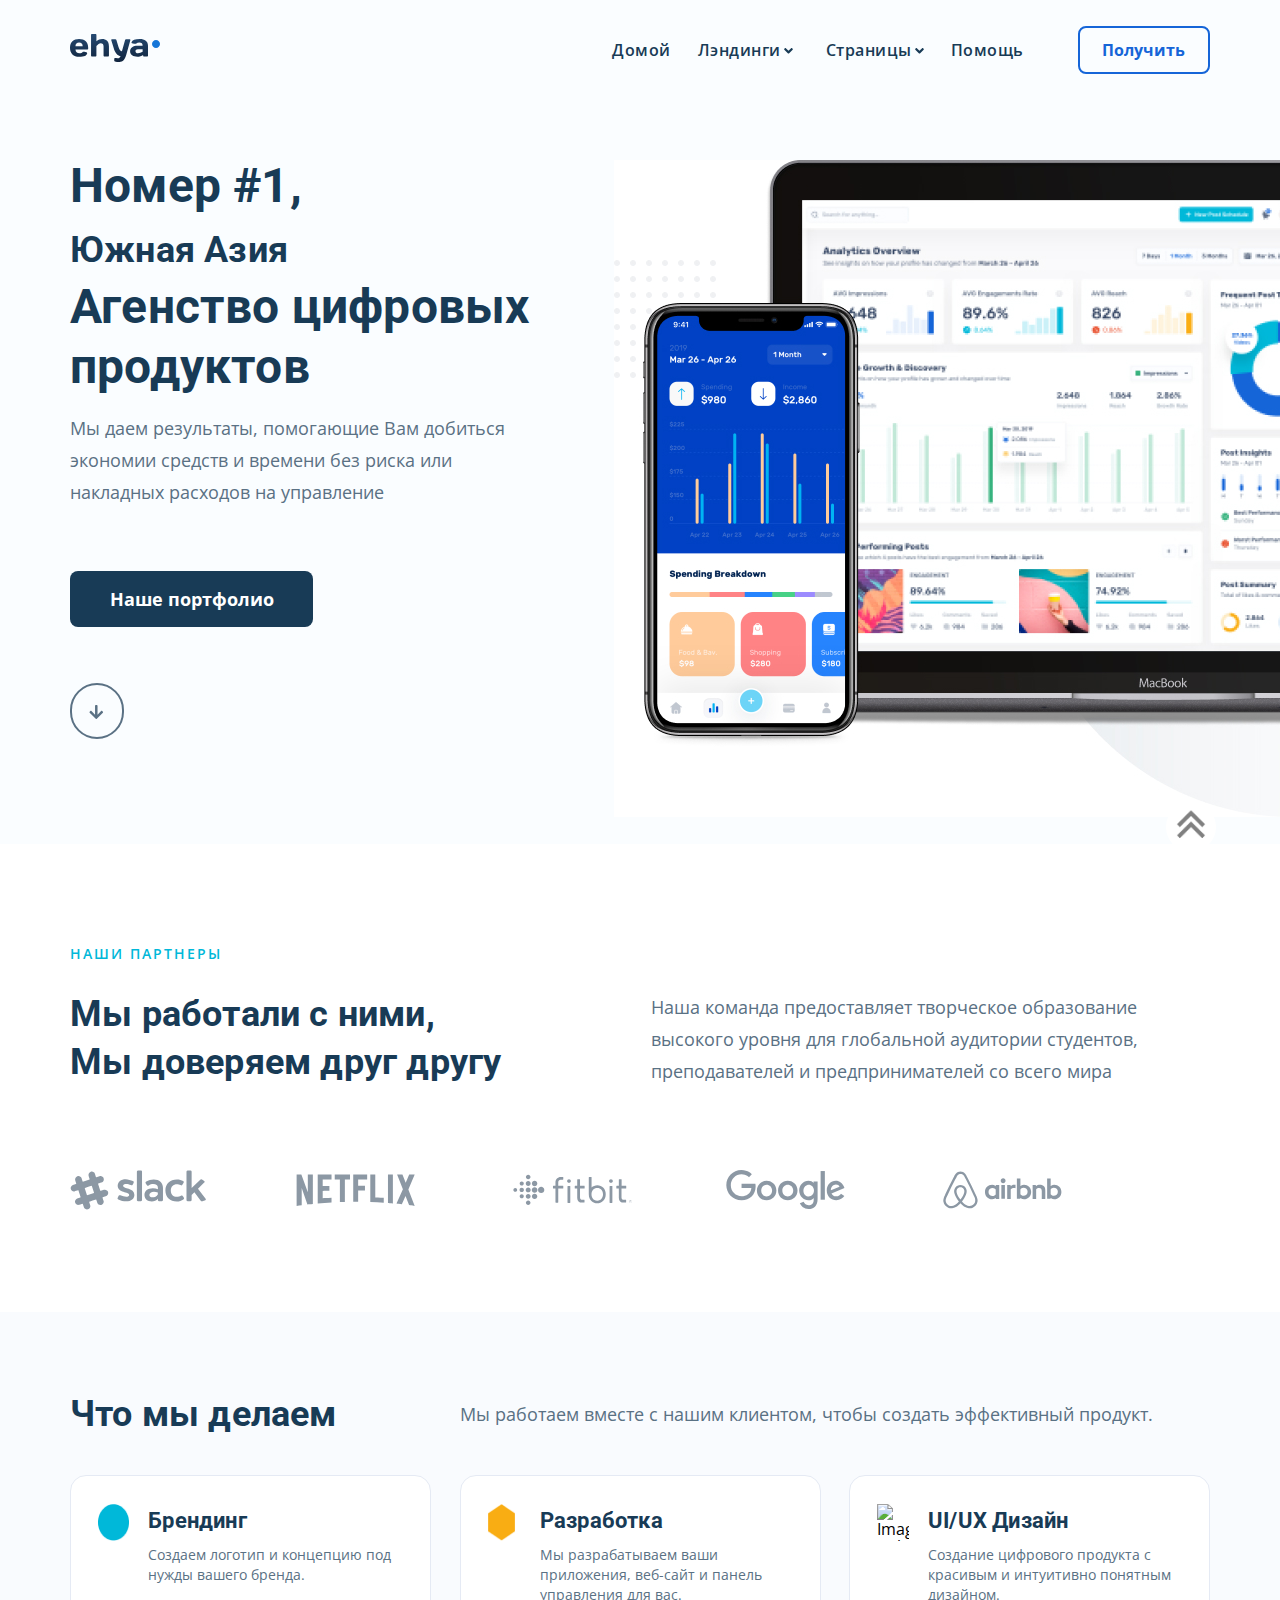
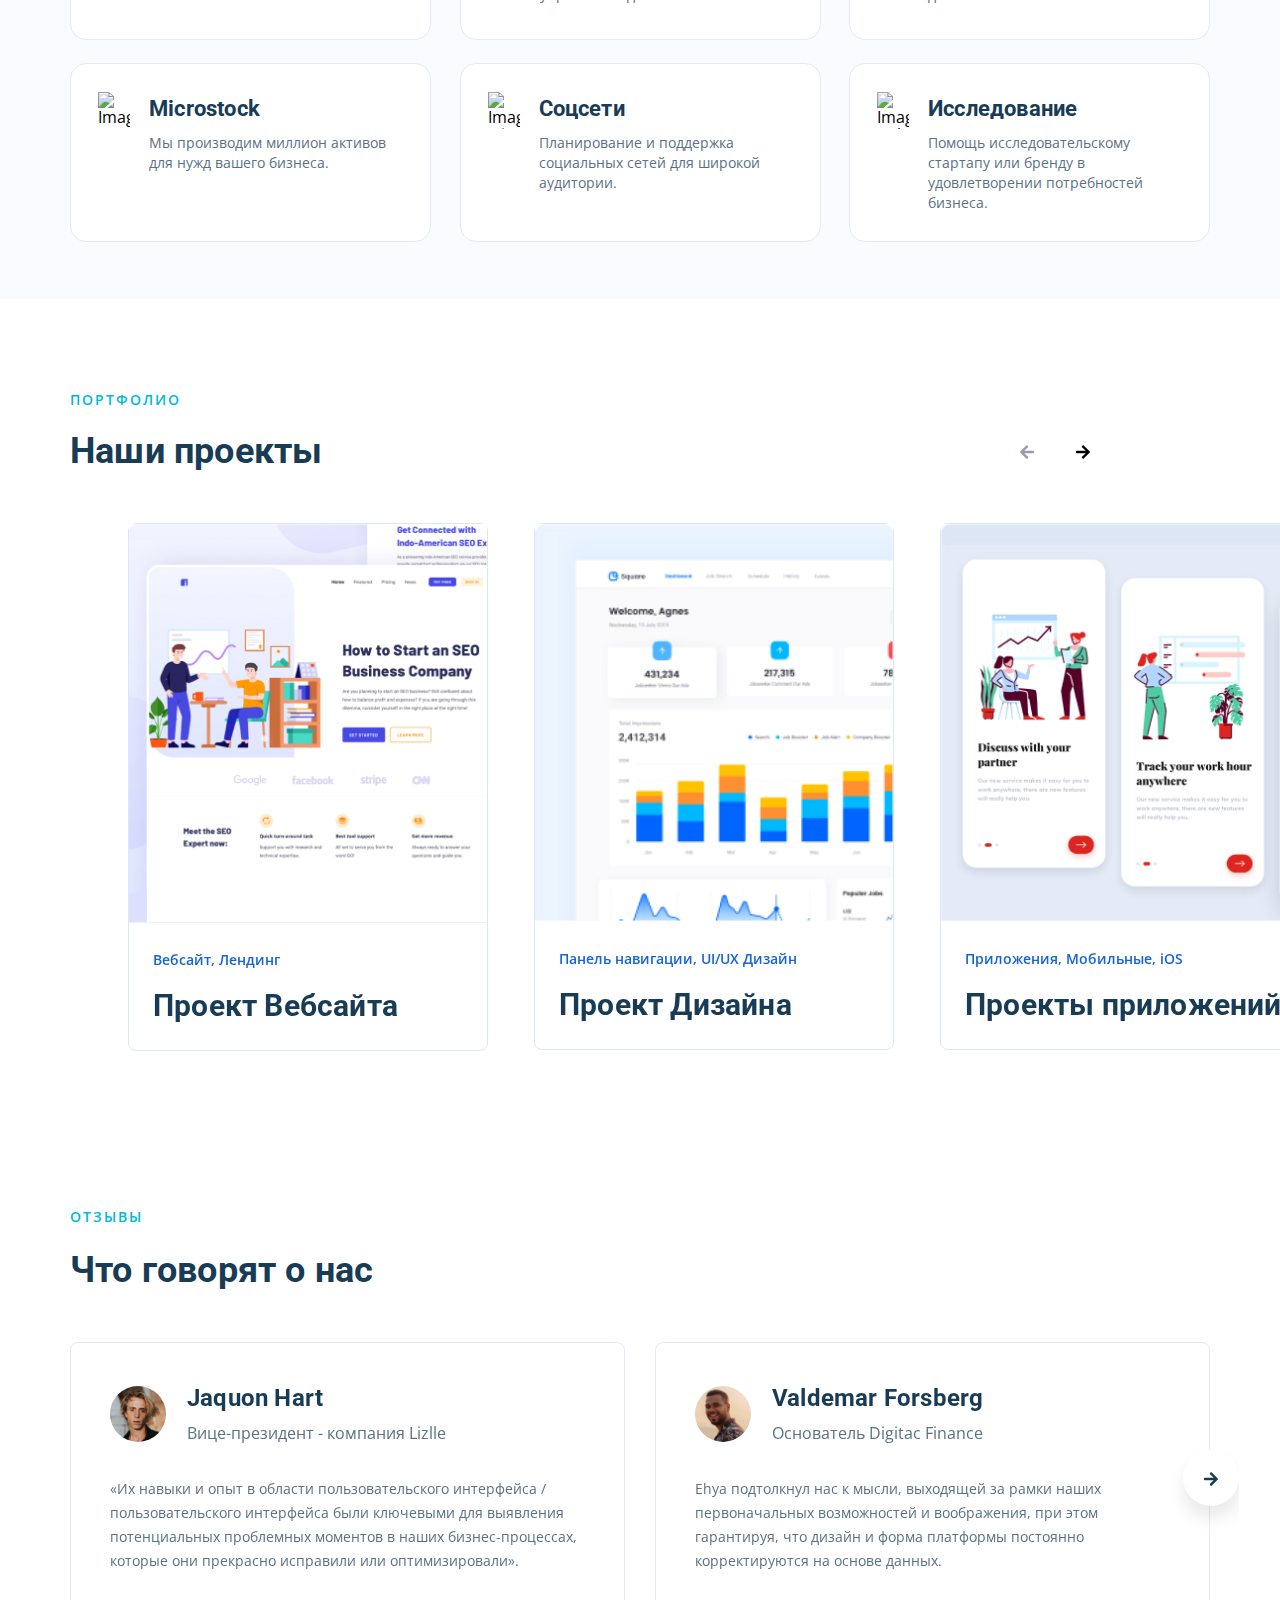
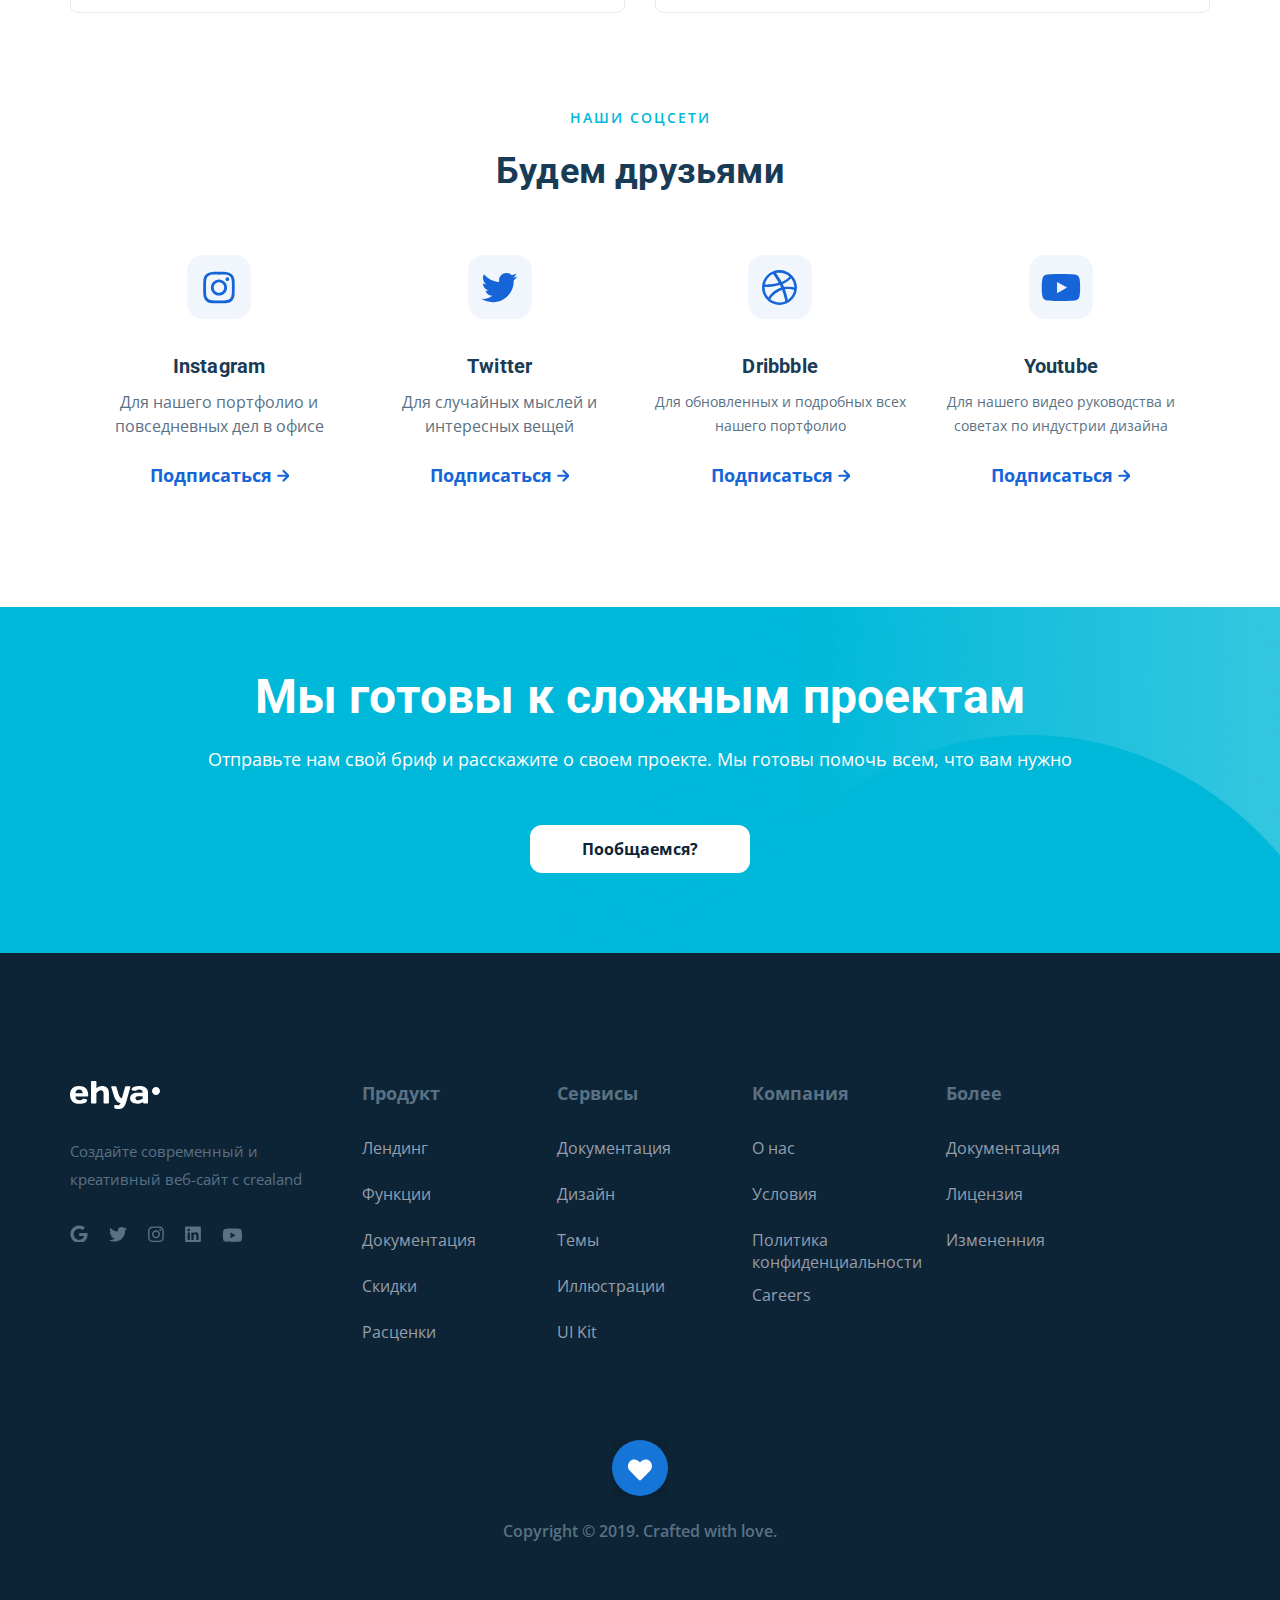
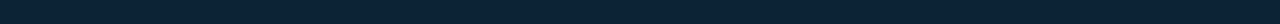
==== commit 67434f1e: "create: scrollup" ====
--- a/index.html
+++ b/index.html
@@ -10,11 +10,13 @@
       href="https://fonts.googleapis.com/css2?family=Open+Sans:wght@400;600;700&family=Roboto:wght@700&display=swap"
       rel="stylesheet"
     />
+    <link rel="shortcut icon" href="/favicon.ico" type="image/x-icon" />
+    <link rel="icon" href="/favicon.ico" type="image/x-icon" />
     <link rel="stylesheet" href="css/swiper-bundle.min.css" />
     <link rel="stylesheet" href="css/style.css" />
   </head>
   <body>
-    <header class="header header__section">
+    <header class="header header-section">
       <div class="container">
         <div class="header-wrapper">
           <a class="header-logo" href="#"
@@ -28,7 +30,9 @@
               <li class="header__item">
                 <a target="_blank" href="#" class="header__link hover">Домой</a>
               </li>
-              <li class="header__item header__item--mr-28">
+              <li
+                class="header__item header__item-dropdown header__item--mr-28"
+              >
                 <div class="dropdown">
                   <a target="_blank" href="#" class="header__link hover"
                     ><div class="header__item-wrapper">
@@ -51,7 +55,17 @@
                   </div>
                 </div>
               </li>
-              <li class="header__item">
+              <li class="header__item header__item-mobile header__item--mr-28">
+                <a target="_blank" href="#" class="header__link hover"
+                  >Лэндинги</a
+                >
+              </li>
+              <li class="header__item header__item-mobile header__item--mr-28">
+                <a target="_blank" href="#" class="header__link hover"
+                  >Страницы</a
+                >
+              </li>
+              <li class="header__item header__item-dropdown">
                 <div class="dropdown">
                   <a target="_blank" href="#" class="header__link hover"
                     ><div class="header__item-wrapper">
@@ -81,7 +95,9 @@
               </li>
             </ul>
             <!-- /.header__ul -->
-            <button type="button" class="header__button">Получить</button>
+            <button data-toggle="modal" type="button" class="header__button">
+              Получить
+            </button>
           </div>
           <button class="menu-button header__menu-button">
             <span class="menu-button__line"></span>
@@ -101,10 +117,10 @@
         <div class="container">
           <div class="hero-wrapper">
             <h1 class="hero__title">
-              Номер #1,<br /><span class="hero__title--small"> Южная Азия</span
+              Номер #1,<br /><span class="hero__title-small"> Южная Азия</span
               ><br />Агенство цифровых продуктов
             </h1>
-            <p class="hero__description section__description">
+            <p class="hero__description section-description">
               Мы даем результаты, помогающие Вам добиться экономии средств и
               времени без риска или накладных расходов на управление
             </p>
@@ -116,10 +132,10 @@
         <img
           src="img/hero-image-small.jpg"
           alt="Image: devices"
-          class="hero__image--small"
+          class="hero__image-small"
         />
         <div class="container">
-          <div class="hero-wrapper hero-wrapper__link">
+          <div class="hero-wrapper hero__link-wrapper">
             <a class="hero__link hover" href="#partners"
               ><img
                 src="img/hero-image-arrow.svg"
@@ -133,15 +149,14 @@
       <!-- /.hero -->
     </header>
     <!-- /.header -->
-    <section class="partners section">
-      <a name="partners"></a>
+    <section id="partners" class="partners section">
       <div class="container">
-        <span class="section__subtitle partners__subtitle">Наши партнеры</span>
+        <span class="section-subtitle partners__subtitle">Наши партнеры</span>
         <div class="partners-wrapper">
-          <h2 class="section__title partners__title">
+          <h2 class="section-title partners__title">
             Мы работали с ними,<br />Мы доверяем друг другу
           </h2>
-          <p class="section__description partners__description">
+          <p class="section-description partners__description">
             Наша команда предоставляет творческое образование высокого уровня
             для глобальной аудитории студентов, преподавателей и
             предпринимателей со всего мира
@@ -182,8 +197,8 @@
     <section class="services">
       <div class="container">
         <div class="services-wrapper">
-          <h2 class="services__title section__title">Что мы делаем</h2>
-          <p class="services__description section__description">
+          <h2 class="services__title section-title">Что мы делаем</h2>
+          <p class="services__description section-description">
             Мы работаем вместе с нашим клиентом, чтобы создать эффективный
             продукт.
           </p>
@@ -277,11 +292,10 @@
       <!-- /.container -->
     </section>
     <!-- /.services -->
-    <section class="portfolio">
-      <a name="portfolio"></a>
+    <section id="portfolio" class="portfolio">
       <div class="container portfolio__container">
-        <span class="portfolio__subtitle section__subtitle">портфолио</span>
-        <h2 class="portfolio__title section__title">Наши проекты</h2>
+        <span class="portfolio__subtitle section-subtitle">портфолио</span>
+        <h2 class="portfolio__title section-title">Наши проекты</h2>
         <div class="portfolio-slider__button portfolio-slider__button--prev">
           <svg
             width="15"
@@ -444,8 +458,8 @@
     <!-- /.portfolio -->
     <section class="reviews">
       <div class="container reviews__container">
-        <span class="reviews__subtitle section__subtitle">Отзывы</span>
-        <h2 class="reviews__title section__title">Что говорят о нас</h2>
+        <span class="reviews__subtitle section-subtitle">Отзывы</span>
+        <h2 class="reviews__title section-title">Что говорят о нас</h2>
         <div class="reviews-slider__button--next">
           <img src="img/reviews/slider-button.svg" alt="Icon: slider arrow" />
         </div>
@@ -513,8 +527,8 @@
     <!-- /.reviews -->
     <section class="social">
       <div class="container social__container">
-        <span class="social__subtitle section__subtitle">Наши соцсети</span>
-        <h2 class="social__title section__title">Будем друзьями</h2>
+        <span class="social__subtitle section-subtitle">Наши соцсети</span>
+        <h2 class="social__title section-title">Будем друзьями</h2>
         <div class="social-wrapper">
           <div class="social-card">
             <img
@@ -593,7 +607,9 @@
           Отправьте нам свой бриф и расскажите о своем проекте. Мы готовы помочь
           всем, что вам нужно
         </p>
-        <button type="button" class="feedback__button">Пообщаемся?</button>
+        <button data-toggle="modal" type="button" class="feedback__button">
+          Пообщаемся?
+        </button>
       </div>
       <!-- /.container -->
     </section>
@@ -783,6 +799,56 @@
       <!-- /.container -->
     </footer>
     <!-- /.footer -->
+    <div class="modal">
+      <div class="modal__overlay"></div>
+      <!-- /.modal__overlay -->
+      <div class="modal__dialog">
+        <a href="#" class="modal__close hover"
+          ><img src="img/close.svg" alt="Icon: close"
+        /></a>
+        <h3 class="modal__title modal__title--mb-3">Напишите нам</h3>
+        <form action="send.php" method="POST" class="form modal__form">
+          <input
+            type="text"
+            class="input modal__input"
+            placeholder="Имя*"
+            name="name"
+            required
+            minlength="2"
+          />
+          <input
+            type="tel"
+            class="input modal__input input-phone"
+            placeholder="Номер телефона*"
+            name="phone"
+            minlength="16"
+            required
+          />
+          <input
+            type="email"
+            class="input modal__input"
+            placeholder="Email*"
+            name="email"
+            required
+          />
+          <textarea
+            class="message modal__message"
+            placeholder="Комментарий"
+            name="message"
+          ></textarea>
+          <button class="button modal__button" type="submit">Отправить</button>
+        </form>
+        <!-- /.modal__form -->
+      </div>
+      <!-- /.modal__dialog -->
+    </div>
+    <!-- /.modal -->
+    <a class="scrollup hover" href="#"
+      ><img class="scrollup__image" src="img/scrollup.png" alt="Icon: scrollup"
+    /></a>
+    <script src="js/jquery-3.6.0.min.js"></script>
+    <script src="js/jquery.mask.min.js"></script>
+    <script src="js/jquery.validate.min.js"></script>
     <script src="js/swiper-bundle.min.js"></script>
     <script src="js/main.js"></script>
   </body>
--- a/css/style.css
+++ b/css/style.css
@@ -1,2 +1,2 @@
-*{box-sizing:border-box}body{font-family:'Open Sans', sans-serif;background-color:#FFFFFF;margin:0}button{outline:none}h1,h2,h3{font-family:Roboto}.container{max-width:1140px;margin:auto}.section__subtitle{font-weight:600;font-size:14px;line-height:19px;letter-spacing:2px;text-transform:uppercase;color:#00B8D9}.section__title{font-weight:bold;font-size:36px;line-height:48px;letter-spacing:0.2px;color:#183B56}.section__description{font-size:18px;line-height:32px;color:#5A7184}/*! normalize.css v8.0.1 | MIT License | github.com/necolas/normalize.css */html{line-height:1.15;-webkit-text-size-adjust:100%}body{margin:0}main{display:block}h1{font-size:2em;margin:0.67em 0}hr{box-sizing:content-box;height:0;overflow:visible}pre{font-family:monospace, monospace;font-size:1em}a{background-color:transparent}abbr[title]{border-bottom:none;text-decoration:underline;text-decoration:underline dotted}b,strong{font-weight:bolder}code,kbd,samp{font-family:monospace, monospace;font-size:1em}small{font-size:80%}sub,sup{font-size:75%;line-height:0;position:relative;vertical-align:baseline}sub{bottom:-0.25em}sup{top:-0.5em}img{border-style:none}button,input,optgroup,select,textarea{font-family:inherit;font-size:100%;line-height:1.15;margin:0}button,input{overflow:visible}button,select{text-transform:none}button,[type="button"],[type="reset"],[type="submit"]{-webkit-appearance:button}button::-moz-focus-inner,[type="button"]::-moz-focus-inner,[type="reset"]::-moz-focus-inner,[type="submit"]::-moz-focus-inner{border-style:none;padding:0}button:-moz-focusring,[type="button"]:-moz-focusring,[type="reset"]:-moz-focusring,[type="submit"]:-moz-focusring{outline:1px dotted ButtonText}fieldset{padding:0.35em 0.75em 0.625em}legend{box-sizing:border-box;color:inherit;display:table;max-width:100%;padding:0;white-space:normal}progress{vertical-align:baseline}textarea{overflow:auto}[type="checkbox"],[type="radio"]{box-sizing:border-box;padding:0}[type="number"]::-webkit-inner-spin-button,[type="number"]::-webkit-outer-spin-button{height:auto}[type="search"]{-webkit-appearance:textfield;outline-offset:-2px}[type="search"]::-webkit-search-decoration{-webkit-appearance:none}::-webkit-file-upload-button{-webkit-appearance:button;font:inherit}details{display:block}summary{display:list-item}template{display:none}[hidden]{display:none}.header{background-color:#FAFDFF}.header-wrapper{display:flex;justify-content:space-between;height:100px;align-items:center}.header-nav{display:flex}.header__nav{display:flex;align-items:center;list-style:none;padding:0;margin-right:27.1px;margin-top:0;margin-bottom:0;letter-spacing:0.5px}.header__item{margin-right:27px}.header__item--mr-28{margin-right:33px}.header__item-wrapper{display:flex;align-items:center}.header__link{text-decoration:none;color:#183B56;font-weight:600;font-size:16px;line-height:22px}.header__arrow{margin-left:3px}.header__button{font-family:inherit;padding:11px 22.77px 11px 22.23px;border:2px solid #1565D8;border-radius:8px;background-color:#FAFDFF;font-weight:bold;font-size:16px;line-height:22px;color:#1565D8;cursor:pointer;outline:none}.header__menu-button{display:none}.dropdown{position:relative}.dropdown__content{display:none;position:absolute;width:100%;background-color:#183B56;z-index:10}.dropdown__link{text-decoration:none;color:#ffffff;margin-top:5px}.dropdown:hover .dropdown__content{display:flex;flex-direction:column;align-items:center}.hero{padding-top:56px;padding-bottom:105px;position:relative;overflow:hidden}.hero__image{position:absolute;left:48%;top:8%}.hero__image--small{display:none}.hero-wrapper{display:flex;flex-direction:column}.hero-wrapper__link{width:54px;height:56px}.hero__title{font-family:'Roboto', sans-serif;font-weight:bold;max-width:499px;font-size:48px;line-height:60px;letter-spacing:0.2px;color:#183B56;margin-top:0;margin-bottom:15px}.hero__title--small{font-size:36px;line-height:53px}.hero__description{max-width:457px;margin-bottom:63px;margin-top:0}.hero__button{text-align:center;border-radius:8px;padding:16px 24px 15px 24px;width:243px;background-color:#183B56;font-weight:bold;font-size:18px;line-height:25px;color:#ffffff;border:none;margin-bottom:56px;cursor:pointer;text-decoration:none}.hero__link-image{width:54px;height:56px}.partners{padding-top:100px;padding-bottom:102px}.partners-wrapper{display:flex;align-items:center;margin-bottom:54px}.partners__description{max-width:514px}.partners__title{margin-top:27px;margin-right:150px}.partners__corporations{display:flex}.partners__corporation--slack{margin-right:90px}.partners__corporation--netflix{margin-right:98px}.partners__corporation--fitbit{margin-right:94px}.services{padding-top:68px;padding-bottom:34px;background:#F9FBFE}.services-wrapper{display:flex;align-items:center;margin-bottom:27px}.services__title{margin:0;margin-right:123px}.card{display:flex;align-items:start;border:1px solid #E5EAF4;border-radius:16px;background:#FFFFFF;max-width:361px;min-height:165px;padding:28px 27px;margin-bottom:23px}.card-wrapper{display:flex;flex-wrap:wrap;justify-content:space-between}.card__image{width:32px;height:37px;margin-right:19px}.card__image--mr{margin-right:25px}.card__title{margin:0;font-weight:bold;font-size:22px;line-height:33px;letter-spacing:0.2px;color:#183B56;margin-bottom:8px}.card__text{margin:0;font-size:14px;line-height:20px;color:#5A7184}.slide-wrapper{padding:24px 17px 24px 24px}.slide__image{width:100%}.slide__subtitle{font-weight:600;font-size:14px;line-height:20px;color:#1565D8}.slide__title{font-family:Roboto;font-weight:bold;font-size:30px;line-height:40px;letter-spacing:0.2px;color:#183B56;margin-bottom:0;margin-top:16px}.portfolio{padding-top:91px}.portfolio__cards{display:none}.portfolio__container{position:relative;overflow:visible}.portfolio__title{margin-top:18px;margin-bottom:48px}.portfolio-slider{margin-left:10vw}.portfolio-slider__item{margin-right:22px;width:360px}.portfolio-slider__item--border{width:360px;border:1px solid #DDE6F4;border-radius:8px}.portfolio-slider__button{position:absolute;z-index:99;outline:none;cursor:pointer}.portfolio-slider__button--prev{width:14px;height:18px;top:64%;right:15.5%;fill:#183B56}.portfolio-slider__button--next{height:18px;width:14px;top:61%;right:10.4%;transform:rotate(180deg)}.swiper-button-disabled{fill:#959EAD}.reviews{padding-top:156px}.reviews__container{position:relative;overflow:visible}.reviews__title{margin-top:20px;margin-bottom:48px;letter-spacing:0.2px}.reviews-slider__item{border:1px solid #E5EAF4;border-radius:8px;max-width:555px;min-height:267px;padding:39px}.reviews-slider__text{font-size:14px;line-height:24px;color:#5A7184;margin:0}.reviews-slider__button--next{position:absolute;top:59%;right:-2.5%;z-index:99;outline:none;cursor:pointer}.reviews-slider__button--next--mobile{display:none}.reviews__user{margin-bottom:30px}.user{display:flex;align-items:center}.user__avatar{width:56px;height:56px;border-radius:50%;margin-right:21px}.user__name{margin-top:0;margin-bottom:5px;font-weight:bold;font-size:24px;line-height:32px;letter-spacing:0.2px;color:#183B56}.user__subtitle{font-size:16px;line-height:28px;color:#5A7184}.social{padding-top:95px;padding-bottom:119px}.social__container{text-align:center}.social-wrapper{display:flex;justify-content:space-evenly}.social__title{margin-top:20px;margin-bottom:60px}.social-card{display:flex;flex-direction:column;align-items:center;width:263px}.social-card__title{margin-top:35px;margin-bottom:12px;font-weight:bold;font-size:20px;line-height:24px;letter-spacing:0.2px;color:#183B56}.social-card__subtitle{font-size:16px;line-height:24px;color:#5A7184}.social-card__subtitle--small{font-size:14px;line-height:24px}.social-card__link{display:block;margin-top:25px;font-weight:bold;font-size:18px;line-height:25px;color:#1565D8;text-decoration:none}.feedback{text-align:center;padding-top:60px;padding-bottom:80px;background-image:url(../img/feedback-bg.jpg);background-repeat:no-repeat;background-size:100% 100%}.feedback__title{margin-top:0;font-weight:bold;font-size:48px;line-height:60px;color:#ffffff;margin-bottom:16px;letter-spacing:0.2px}.feedback__description{font-size:18px;line-height:32px;color:#ffffff;margin:0}.feedback__button{margin-top:50px;font-weight:bold;font-size:16px;line-height:22px;color:#0D2436;background:#FFFFFF;border-radius:12px;border:none;padding:13px 52px;cursor:pointer}.footer{padding-top:128px;padding-bottom:82px;background-color:#0D2436}.footer__text{font-size:15px;line-height:28px;color:#5A7184}.footer__title{font-weight:bold;font-size:18px;line-height:25px;color:#5A7184;font-family:Open Sans;margin-top:0;margin-bottom:31px}.footer__title--mobile-visible{display:none}.footer__ul{list-style:none;padding:0}.footer__item{font-size:16px;line-height:22px;color:#959EAD;margin-bottom:24px}.footer__item--mb-11{margin-bottom:11px}.footer__link{text-decoration:none;color:inherit}.footer__link--mobile-visible{display:none}.footer__logo{width:90px;margin-bottom:28px}.footer__social{display:flex;flex-direction:column;max-width:240px;margin-right:52px}.footer__icon{margin-right:21px}.footer__icon-wrapper{margin-top:32px}.footer-top{display:flex}.footer-wrapper{display:flex}.footer__ul{margin-right:81px}.footer__ul--mr-24{margin-right:24px}.footer-like{display:flex;flex-direction:column;align-items:center;margin-top:73px}.footer-like__text{font-weight:600;font-size:16px;line-height:22px;color:#5A7184;margin-top:24px}@media (max-width: 1200px){.container{max-width:960px}.partners{padding-bottom:80px}.partners-wrapper{justify-content:space-between}.partners__title{margin-right:0;font-size:34px}.partners__corporations{justify-content:space-between}.partners__corporation--slack,.partners__corporation--netflix,.partners__corporation--fitbit,.partners__corporation--google{margin-right:0}.services-wrapper{justify-content:space-between}.services__title{margin-right:0}.services__description{width:400px}.card-wrapper{justify-content:space-evenly}.reviews-slider__item{max-width:90vw;width:100%}.portfolio-slider{margin-left:6vw}.footer-top{flex-direction:column;align-items:center}.footer__social{align-items:center;text-align:center;margin-bottom:50px;margin-right:0}.footer-wrapper{width:100%;justify-content:space-between}.footer__ul{margin-right:0}}@media (max-width: 992px){button{cursor:auto}.container{max-width:760px}.hero__title{max-width:460px}.hero__description{max-width:375px;font-size:20px}.partners{padding-top:60px}.partners-wrapper{flex-wrap:wrap}.social-wrapper{flex-wrap:wrap}.social-card{margin-bottom:50px}.portfolio-slider{margin-left:5vw}}@media (max-width: 767px){.container{max-width:576px;width:90%}.header__section{margin-bottom:30px}.header-nav{display:none}.header__logo{width:83px}.menu-button{display:flex;flex-direction:column;align-items:center;justify-content:space-between;padding:0;width:22px;height:17.7px;border:none;background-color:#ffffff;cursor:pointer}.menu-button__line{width:22px;height:2.2px;background-color:#3A4C66}.hero__image{display:none}.hero__image--small{display:block;width:900px}.hero__title{font-size:36px;line-height:50px}.hero__title--small{font-size:28px}.hero__description{-webkit-text-stroke:1px transparent;margin-bottom:40px}.hero__button{margin-bottom:40px}.hero__link{margin-top:-20px}.hero-wrapper{align-items:center;text-align:center}.hero-wrapper__link{width:auto}.partners-wrapper{justify-content:center}.partners__corporation--airbnb{display:none}.services-wrapper{flex-wrap:wrap;justify-content:center}.services__description{text-align:center}.footer-wrapper{flex-wrap:wrap}.footer__product{margin-bottom:40px}}@media (max-width: 576px){.container{max-width:460px;width:90%}.hero__image--small{width:800px;margin-left:-14%}.partners__description{text-align:center}.partners__corporations{flex-wrap:wrap;justify-content:center}.partners__corporation{margin-right:40px;margin-bottom:30px}}@media (max-width: 460px){.container{max-width:280px;width:90%}.section__title{font-size:28px;line-height:29px}.header{padding-bottom:0}.header-wrapper{height:64px}.header__section{margin-bottom:0}.hero{padding-top:36px;padding-bottom:13px}.hero__title{font-size:30px;line-height:36px;margin-bottom:8px}.hero__title--small{font-size:30px;line-height:36px}.hero__description{width:280px;font-size:16px;line-height:28px;margin-bottom:15px}.hero__button{font-size:16px;line-height:22px;width:220px;min-height:48px;margin-bottom:48px}.hero__image--small{width:499px;margin-left:-14%}.hero__link{margin-top:-35px}.hero__link-image{width:48px;height:48px}.partners{padding-bottom:44px}.partners-wrapper{margin-bottom:25px}.partners__title{text-align:center;margin-top:23px;margin-bottom:16px}.partners__description{font-size:13px;line-height:24px;margin:0}.partners__corporation{width:98px;height:31px;margin-right:32px;margin-bottom:25px}.partners__corporation--netflix{margin-right:0}.partners__corporation--slack{width:108px}.partners__subtitle{margin-left:77px}.services{padding-top:36px}.services-wrapper{margin-bottom:0}.services__description{font-size:16px;line-height:28px;margin-top:19px;margin-bottom:6px}.card{width:280px;min-height:197px;flex-direction:column;margin-bottom:7px;padding:24px 16px 13px 20px}.card__title{font-size:20px;line-height:24px;margin-top:19px;margin-bottom:8px}.card__order{order:-2}.card__order--change{order:-1}.portfolio{text-align:center;padding-top:37px}.portfolio__title{margin-top:16px;margin-bottom:36px}.portfolio-slider{display:none}.portfolio-slider__button{display:none}.portfolio-slider__item{width:280px;margin-bottom:18px;margin-right:0}.portfolio-slider__item--border{width:100%}.portfolio__cards{display:flex;flex-direction:column;align-items:center}.slide__image{width:280px;height:300px}.slide-wrapper{padding:20px 8px;text-align:center}.slide__title{font-size:24px;line-height:32px;margin-top:13px}.user{flex-direction:column;align-items:center}.user__avatar{margin-right:0;margin-bottom:16px}.user-wrapper{text-align:center}.user__subtitle{font-size:11px;line-height:27px}.user__name{font-size:20px;line-height:24px;margin-bottom:6.5px}.reviews{text-align:center;padding-top:37px}.reviews__user{margin-bottom:6px}.reviews__title{margin-top:27px;margin-bottom:70px}.reviews-slider{margin-bottom:15px}.reviews-slider__item{padding:24px 5px 18px 6px}.reviews-slider__text{line-height:22px;text-align:center}.reviews-slider__button--next{display:none}.reviews-slider__button--next--mobile{display:block;position:static;margin-right:15px}.social{padding-top:37px;padding-bottom:28px}.social__title{margin-top:28px;margin-bottom:35px}.social-wrapper{justify-content:space-between}.social-card{max-width:130px;margin-bottom:28px}.social-card__icon{width:48px;height:48px}.social-card__title{font-size:20px;line-height:24px;margin-top:15px;margin-bottom:8px}.social-card__subtitle{font-size:13px;line-height:19px;min-height:75px}.social-card__link{font-size:11px;line-height:20px;margin-top:10px}.feedback{padding-top:64px;padding-bottom:64px}.feedback__title{font-size:28px;line-height:30px;margin-bottom:32px}.feedback__description{font-size:16px;line-height:27px}.feedback__button{margin-top:12px;padding:13px 25px}.footer{padding-top:48px}.footer__social{max-width:280px;order:1}.footer__title{font-size:16px;line-height:22px;margin-bottom:20px}.footer__title--mobile-hidden{display:none}.footer__title--mobile-visible{display:block}.footer__item{font-size:14px;line-height:20px;margin-bottom:15px}.footer__ul{margin-right:29px}.footer__product{margin-bottom:24px}.footer__link--mobile-hidden{display:none}.footer__link--mobile-visible{display:block}.footer__logo{width:77px;margin-bottom:17px}.footer-wrapper{margin-bottom:30px}.footer__text{font-size:14px;line-height:28px}.footer__icon{margin-right:0}.footer__icon-wrapper{width:65%;display:flex;justify-content:space-between;margin-top:23px}.footer-like{display:none}}@media (min-width: 992px){button:hover,.hover:hover{background-color:#b6d3ea;transition:background-color .5s ease-in-out}}
+*{box-sizing:border-box}body{font-family:'Open Sans', sans-serif;background-color:#FFFFFF;margin:0}button{outline:none}h1,h2,h3{font-family:Roboto}.container{max-width:1140px;margin:auto}.section-subtitle{font-weight:600;font-size:14px;line-height:19px;letter-spacing:2px;text-transform:uppercase;color:#00B8D9}.section-title{font-weight:bold;font-size:36px;line-height:48px;letter-spacing:0.2px;color:#183B56}.section-description{font-size:18px;line-height:32px;color:#5A7184}.input{background-color:#ffffff;border-radius:4px;border:none;padding:0 23px;height:50px;color:#183B56;outline:none}.message{background-color:#ffffff;border-radius:4px;border:none;padding:18px 23px;resize:none;color:#183B56;outline:none}.button{min-width:160px;min-height:50px;padding:18px;font-style:normal;font-weight:bold;font-size:14px;line-height:15px;background-color:#5A7184;border:none;color:#ffffff;border-radius:4px;cursor:pointer}.form{display:flex;justify-content:space-between;flex-wrap:wrap}.invalid{color:red;z-index:0}.preventScroll{overflow:hidden}.scrollup{position:fixed;right:5%;bottom:5%;z-index:99}.scrollup__image{width:50px;height:50px;border-radius:50%}/*! normalize.css v8.0.1 | MIT License | github.com/necolas/normalize.css */html{line-height:1.15;-webkit-text-size-adjust:100%}body{margin:0}main{display:block}h1{font-size:2em;margin:0.67em 0}hr{box-sizing:content-box;height:0;overflow:visible}pre{font-family:monospace, monospace;font-size:1em}a{background-color:transparent}abbr[title]{border-bottom:none;text-decoration:underline;text-decoration:underline dotted}b,strong{font-weight:bolder}code,kbd,samp{font-family:monospace, monospace;font-size:1em}small{font-size:80%}sub,sup{font-size:75%;line-height:0;position:relative;vertical-align:baseline}sub{bottom:-0.25em}sup{top:-0.5em}img{border-style:none}button,input,optgroup,select,textarea{font-family:inherit;font-size:100%;line-height:1.15;margin:0}button,input{overflow:visible}button,select{text-transform:none}button,[type="button"],[type="reset"],[type="submit"]{-webkit-appearance:button}button::-moz-focus-inner,[type="button"]::-moz-focus-inner,[type="reset"]::-moz-focus-inner,[type="submit"]::-moz-focus-inner{border-style:none;padding:0}button:-moz-focusring,[type="button"]:-moz-focusring,[type="reset"]:-moz-focusring,[type="submit"]:-moz-focusring{outline:1px dotted ButtonText}fieldset{padding:0.35em 0.75em 0.625em}legend{box-sizing:border-box;color:inherit;display:table;max-width:100%;padding:0;white-space:normal}progress{vertical-align:baseline}textarea{overflow:auto}[type="checkbox"],[type="radio"]{box-sizing:border-box;padding:0}[type="number"]::-webkit-inner-spin-button,[type="number"]::-webkit-outer-spin-button{height:auto}[type="search"]{-webkit-appearance:textfield;outline-offset:-2px}[type="search"]::-webkit-search-decoration{-webkit-appearance:none}::-webkit-file-upload-button{-webkit-appearance:button;font:inherit}details{display:block}summary{display:list-item}template{display:none}[hidden]{display:none}.header{background-color:#FAFDFF}.header-wrapper{display:flex;justify-content:space-between;height:100px;align-items:center}.header-nav{display:flex}.header__nav{display:flex;align-items:center;list-style:none;padding:0;margin-right:27.1px;margin-top:0;margin-bottom:0;letter-spacing:0.5px}.header__item{margin-right:27px}.header__item--mr-28{margin-right:33px}.header__item-wrapper{display:flex;align-items:center}.header__item-mobile{display:none}.header__link{text-decoration:none;color:#183B56;font-weight:600;font-size:16px;line-height:22px}.header__arrow{margin-left:3px}.header__button{font-family:inherit;padding:11px 22.77px 11px 22.23px;border:2px solid #1565D8;border-radius:8px;background-color:#FAFDFF;font-weight:bold;font-size:16px;line-height:22px;color:#1565D8;cursor:pointer;outline:none}.header__menu-button{display:none}.dropdown{position:relative}.dropdown__content{display:none;position:absolute;width:100%;background-color:#183B56;z-index:10}.dropdown__link{text-decoration:none;color:#ffffff;margin-top:5px}.dropdown:hover .dropdown__content{display:flex;flex-direction:column;align-items:center}.hero{padding-top:56px;padding-bottom:105px;position:relative;overflow:hidden}.hero__image{position:absolute;left:48%;top:8%}.hero__image-small{display:none}.hero-wrapper{display:flex;flex-direction:column}.hero__title{font-family:'Roboto', sans-serif;font-weight:bold;max-width:499px;font-size:48px;line-height:60px;letter-spacing:0.2px;color:#183B56;margin-top:0;margin-bottom:15px}.hero__title-small{font-size:36px;line-height:53px}.hero__description{max-width:457px;margin-bottom:63px;margin-top:0}.hero__button{text-align:center;border-radius:8px;padding:16px 24px 15px 24px;width:243px;background-color:#183B56;font-weight:bold;font-size:18px;line-height:25px;color:#ffffff;border:none;margin-bottom:56px;cursor:pointer;text-decoration:none}.hero__link-image{width:54px;height:56px}.hero__link-wrapper{width:54px;height:56px}.partners{padding-top:100px;padding-bottom:102px}.partners-wrapper{display:flex;align-items:center;margin-bottom:54px}.partners__description{max-width:514px}.partners__title{margin-top:27px;margin-right:150px}.partners__corporations{display:flex}.partners__corporation--slack{margin-right:90px}.partners__corporation--netflix{margin-right:98px}.partners__corporation--fitbit{margin-right:94px}.services{padding-top:68px;padding-bottom:34px;background:#F9FBFE}.services-wrapper{display:flex;align-items:center;margin-bottom:27px}.services__title{margin:0;margin-right:123px}.card{display:flex;align-items:start;border:1px solid #E5EAF4;border-radius:16px;background:#FFFFFF;max-width:361px;min-height:165px;padding:28px 27px;margin-bottom:23px}.card-wrapper{display:flex;flex-wrap:wrap;justify-content:space-between}.card__image{width:32px;height:37px;margin-right:19px}.card__image--mr{margin-right:25px}.card__title{margin:0;font-weight:bold;font-size:22px;line-height:33px;letter-spacing:0.2px;color:#183B56;margin-bottom:8px}.card__text{margin:0;font-size:14px;line-height:20px;color:#5A7184}.slide-wrapper{padding:24px 17px 24px 24px}.slide__image{width:100%}.slide__subtitle{font-weight:600;font-size:14px;line-height:20px;color:#1565D8}.slide__title{font-family:Roboto;font-weight:bold;font-size:30px;line-height:40px;letter-spacing:0.2px;color:#183B56;margin-bottom:0;margin-top:16px}.portfolio{padding-top:91px}.portfolio__cards{display:none}.portfolio__container{position:relative;overflow:visible}.portfolio__title{margin-top:18px;margin-bottom:48px}.portfolio-slider{margin-left:10vw}.portfolio-slider__item{margin-right:22px;width:360px}.portfolio-slider__item--border{width:360px;border:1px solid #DDE6F4;border-radius:8px}.portfolio-slider__button{position:absolute;z-index:99;outline:none;cursor:pointer}.portfolio-slider__button--prev{width:14px;height:18px;top:64%;right:15.5%;fill:#183B56}.portfolio-slider__button--next{height:18px;width:14px;top:61%;right:10.4%;transform:rotate(180deg)}.swiper-button-disabled{fill:#959EAD}.reviews{padding-top:156px}.reviews__container{position:relative;overflow:visible}.reviews__title{margin-top:20px;margin-bottom:48px;letter-spacing:0.2px}.reviews-slider__item{border:1px solid #E5EAF4;border-radius:8px;max-width:555px;min-height:267px;padding:39px}.reviews-slider__text{font-size:14px;line-height:24px;color:#5A7184;margin:0}.reviews-slider__button--next{position:absolute;top:59%;right:-2.5%;z-index:99;outline:none;cursor:pointer}.reviews-slider__button--next--mobile{display:none}.reviews__user{margin-bottom:30px}.user{display:flex;align-items:center}.user__avatar{width:56px;height:56px;border-radius:50%;margin-right:21px}.user__name{margin-top:0;margin-bottom:5px;font-weight:bold;font-size:24px;line-height:32px;letter-spacing:0.2px;color:#183B56}.user__subtitle{font-size:16px;line-height:28px;color:#5A7184}.social{padding-top:95px;padding-bottom:119px}.social__container{text-align:center}.social-wrapper{display:flex;justify-content:space-evenly}.social__title{margin-top:20px;margin-bottom:60px}.social-card{display:flex;flex-direction:column;align-items:center;width:263px}.social-card__title{margin-top:35px;margin-bottom:12px;font-weight:bold;font-size:20px;line-height:24px;letter-spacing:0.2px;color:#183B56}.social-card__subtitle{font-size:16px;line-height:24px;color:#5A7184}.social-card__subtitle--small{font-size:14px;line-height:24px}.social-card__link{display:block;margin-top:25px;font-weight:bold;font-size:18px;line-height:25px;color:#1565D8;text-decoration:none}.feedback{text-align:center;padding-top:60px;padding-bottom:80px;background-image:url(../img/feedback-bg.jpg);background-repeat:no-repeat;background-size:100% 100%}.feedback__title{margin-top:0;font-weight:bold;font-size:48px;line-height:60px;color:#ffffff;margin-bottom:16px;letter-spacing:0.2px}.feedback__description{font-size:18px;line-height:32px;color:#ffffff;margin:0}.feedback__button{margin-top:50px;font-weight:bold;font-size:16px;line-height:22px;color:#0D2436;background:#FFFFFF;border-radius:12px;border:none;padding:13px 52px;cursor:pointer}.footer{padding-top:128px;padding-bottom:82px;background-color:#0D2436}.footer__text{font-size:15px;line-height:28px;color:#5A7184}.footer__title{font-weight:bold;font-size:18px;line-height:25px;color:#5A7184;font-family:Open Sans;margin-top:0;margin-bottom:31px}.footer__title--mobile-visible{display:none}.footer__ul{list-style:none;padding:0}.footer__item{font-size:16px;line-height:22px;color:#959EAD;margin-bottom:24px}.footer__item--mb-11{margin-bottom:11px}.footer__link{text-decoration:none;color:inherit}.footer__link--mobile-visible{display:none}.footer__logo{width:90px;margin-bottom:28px}.footer__social{display:flex;flex-direction:column;max-width:240px;margin-right:52px}.footer__icon{margin-right:21px}.footer__icon-wrapper{margin-top:32px}.footer-top{display:flex}.footer-wrapper{display:flex}.footer__ul{margin-right:81px}.footer__ul--mr-24{margin-right:24px}.footer-like{display:flex;flex-direction:column;align-items:center;margin-top:73px}.footer-like__text{font-weight:600;font-size:16px;line-height:22px;color:#5A7184;margin-top:24px}.modal__overlay{position:fixed;top:0;right:0;left:0;bottom:0;background-color:rgba(0,143,223,0.39);z-index:100;visibility:hidden;opacity:0;transition:opacity 0.5s}.modal__overlay--visible{visibility:visible;opacity:1}.modal__dialog{position:fixed;left:50%;top:50%;max-width:478px;padding:33px 88px;background-color:#183B56;border-radius:8px;color:#ffffff;transform:translate(-50%, -50%);z-index:101;visibility:hidden;opacity:0;transition:opacity 0.5s}.modal__dialog--visible{visibility:visible;opacity:1;overflow:hidden;position:fixed}.modal__close{position:absolute;top:17px;right:18px;text-decoration:none;cursor:pointer}.modal__title{color:#ffffff;font-style:normal;font-weight:bold;font-size:20px;line-height:23px;text-align:center;margin-bottom:0;margin-top:0}.modal__input{width:100%;margin-top:15px;font-size:12px;line-height:15px}.modal__message{width:100%;margin-top:15px;min-height:123px;font-size:12px;line-height:15px;margin-bottom:15px}@media (max-width: 1200px){.container{max-width:960px}.partners{padding-bottom:80px}.partners-wrapper{justify-content:space-between}.partners__title{margin-right:0;font-size:34px}.partners__corporations{justify-content:space-between}.partners__corporation--slack,.partners__corporation--netflix,.partners__corporation--fitbit,.partners__corporation--google{margin-right:0}.services-wrapper{justify-content:space-between}.services__title{margin-right:0}.services__description{width:400px}.card-wrapper{justify-content:space-evenly}.reviews-slider__item{max-width:90vw;width:100%}.portfolio-slider{margin-left:6vw}.footer-top{flex-direction:column;align-items:center}.footer__social{align-items:center;text-align:center;margin-bottom:50px;margin-right:0}.footer-wrapper{width:100%;justify-content:space-between}.footer__ul{margin-right:0}}@media (max-width: 992px){button{cursor:auto}.container{max-width:760px}.hero__title{max-width:460px}.hero__description{max-width:375px;font-size:20px}.partners{padding-top:60px}.partners-wrapper{flex-wrap:wrap}.social-wrapper{flex-wrap:wrap}.social-card{margin-bottom:50px}.portfolio-slider{margin-left:5vw}.modal__dialog--visible{height:70vh;overflow:scroll}}@media (max-width: 767px){.container{max-width:576px;width:90%}.header__section{margin-bottom:30px}.header__button{display:none}.header__nav{display:none;position:fixed;left:0;right:0;bottom:0;top:64px}.header__nav--visible{display:flex;flex-direction:column;align-items:center;height:80%;overflow:scroll;background-color:#183B56;z-index:99}.header__item{margin-top:30px;margin-right:0}.header__item-dropdown{display:none}.header__item-mobile{display:block}.header__link{color:#ffffff}.header__logo{width:83px}.menu-button{display:flex;flex-direction:column;align-items:center;justify-content:space-between;padding:0;width:22px;height:17.7px;border:none;background-color:#ffffff;cursor:pointer}.menu-button__line{width:22px;height:2.2px;background-color:#3A4C66}.hero__image{display:none}.hero__image--small{display:block;width:900px}.hero__title{font-size:36px;line-height:50px}.hero__title--small{font-size:28px}.hero__description{-webkit-text-stroke:1px transparent;margin-bottom:40px}.hero__button{margin-bottom:40px}.hero__link{margin-top:-20px}.hero-wrapper{align-items:center;text-align:center}.hero-wrapper__link{width:auto}.partners-wrapper{justify-content:center}.partners__corporation--airbnb{display:none}.services-wrapper{flex-wrap:wrap;justify-content:center}.services__description{text-align:center}.footer-wrapper{flex-wrap:wrap}.footer__product{margin-bottom:40px}}@media (max-width: 576px){.container{max-width:460px;width:90%}.hero__image--small{width:800px;margin-left:-14%}.partners__description{text-align:center}.partners__corporations{flex-wrap:wrap;justify-content:center}.partners__corporation{margin-right:40px;margin-bottom:30px}}@media (max-width: 460px){.container{max-width:280px;width:90%}.section__title{font-size:28px;line-height:29px}.header{padding-bottom:0}.header-wrapper{height:64px}.header__section{margin-bottom:0}.hero{padding-top:36px;padding-bottom:13px}.hero__title{font-size:30px;line-height:36px;margin-bottom:8px}.hero__title--small{font-size:30px;line-height:36px}.hero__description{width:280px;font-size:16px;line-height:28px;margin-bottom:15px}.hero__button{font-size:16px;line-height:22px;width:220px;min-height:48px;margin-bottom:48px}.hero__image--small{width:499px;margin-left:-14%}.hero__link{margin-top:-35px}.hero__link-image{width:48px;height:48px}.partners{padding-bottom:44px}.partners-wrapper{margin-bottom:25px}.partners__title{text-align:center;margin-top:23px;margin-bottom:16px}.partners__description{font-size:13px;line-height:24px;margin:0}.partners__corporation{width:98px;height:31px;margin-right:32px;margin-bottom:25px}.partners__corporation--netflix{margin-right:0}.partners__corporation--slack{width:108px}.partners__subtitle{margin-left:77px}.services{padding-top:36px}.services-wrapper{margin-bottom:0}.services__description{font-size:16px;line-height:28px;margin-top:19px;margin-bottom:6px}.card{width:280px;min-height:197px;flex-direction:column;margin-bottom:7px;padding:24px 16px 13px 20px}.card__title{font-size:20px;line-height:24px;margin-top:19px;margin-bottom:8px}.card__order{order:-2}.card__order--change{order:-1}.portfolio{text-align:center;padding-top:37px}.portfolio__title{margin-top:16px;margin-bottom:36px}.portfolio-slider{display:none}.portfolio-slider__button{display:none}.portfolio-slider__item{width:280px;margin-bottom:18px;margin-right:0}.portfolio-slider__item--border{width:100%}.portfolio__cards{display:flex;flex-direction:column;align-items:center}.slide__image{width:280px;height:300px}.slide-wrapper{padding:20px 8px;text-align:center}.slide__title{font-size:24px;line-height:32px;margin-top:13px}.user{flex-direction:column;align-items:center}.user__avatar{margin-right:0;margin-bottom:16px}.user-wrapper{text-align:center}.user__subtitle{font-size:11px;line-height:27px}.user__name{font-size:20px;line-height:24px;margin-bottom:6.5px}.reviews{text-align:center;padding-top:37px}.reviews__user{margin-bottom:6px}.reviews__title{margin-top:27px;margin-bottom:70px}.reviews-slider{margin-bottom:15px}.reviews-slider__item{padding:24px 5px 18px 6px}.reviews-slider__text{line-height:22px;text-align:center}.reviews-slider__button--next{display:none}.reviews-slider__button--next--mobile{display:block;position:static;margin-right:15px}.social{padding-top:37px;padding-bottom:28px}.social__title{margin-top:28px;margin-bottom:35px}.social-wrapper{justify-content:space-between}.social-card{max-width:130px;margin-bottom:28px}.social-card__icon{width:48px;height:48px}.social-card__title{font-size:20px;line-height:24px;margin-top:15px;margin-bottom:8px}.social-card__subtitle{font-size:13px;line-height:19px;min-height:75px}.social-card__link{font-size:11px;line-height:20px;margin-top:10px}.feedback{padding-top:64px;padding-bottom:64px}.feedback__title{font-size:28px;line-height:30px;margin-bottom:32px}.feedback__description{font-size:16px;line-height:27px}.feedback__button{margin-top:12px;padding:13px 25px}.footer{padding-top:48px}.footer__social{max-width:280px;order:1}.footer__title{font-size:16px;line-height:22px;margin-bottom:20px}.footer__title--mobile-hidden{display:none}.footer__title--mobile-visible{display:block}.footer__item{font-size:14px;line-height:20px;margin-bottom:15px}.footer__ul{margin-right:29px}.footer__product{margin-bottom:24px}.footer__link--mobile-hidden{display:none}.footer__link--mobile-visible{display:block}.footer__logo{width:77px;margin-bottom:17px}.footer-wrapper{margin-bottom:30px}.footer__text{font-size:14px;line-height:28px}.footer__icon{margin-right:0}.footer__icon-wrapper{width:65%;display:flex;justify-content:space-between;margin-top:23px}.footer-like{display:none}}@media (min-width: 992px){button:hover,.hover:hover{background-color:#b6d3ea;transition:background-color .5s ease-in-out}}
 /*# sourceMappingURL=style.css.map */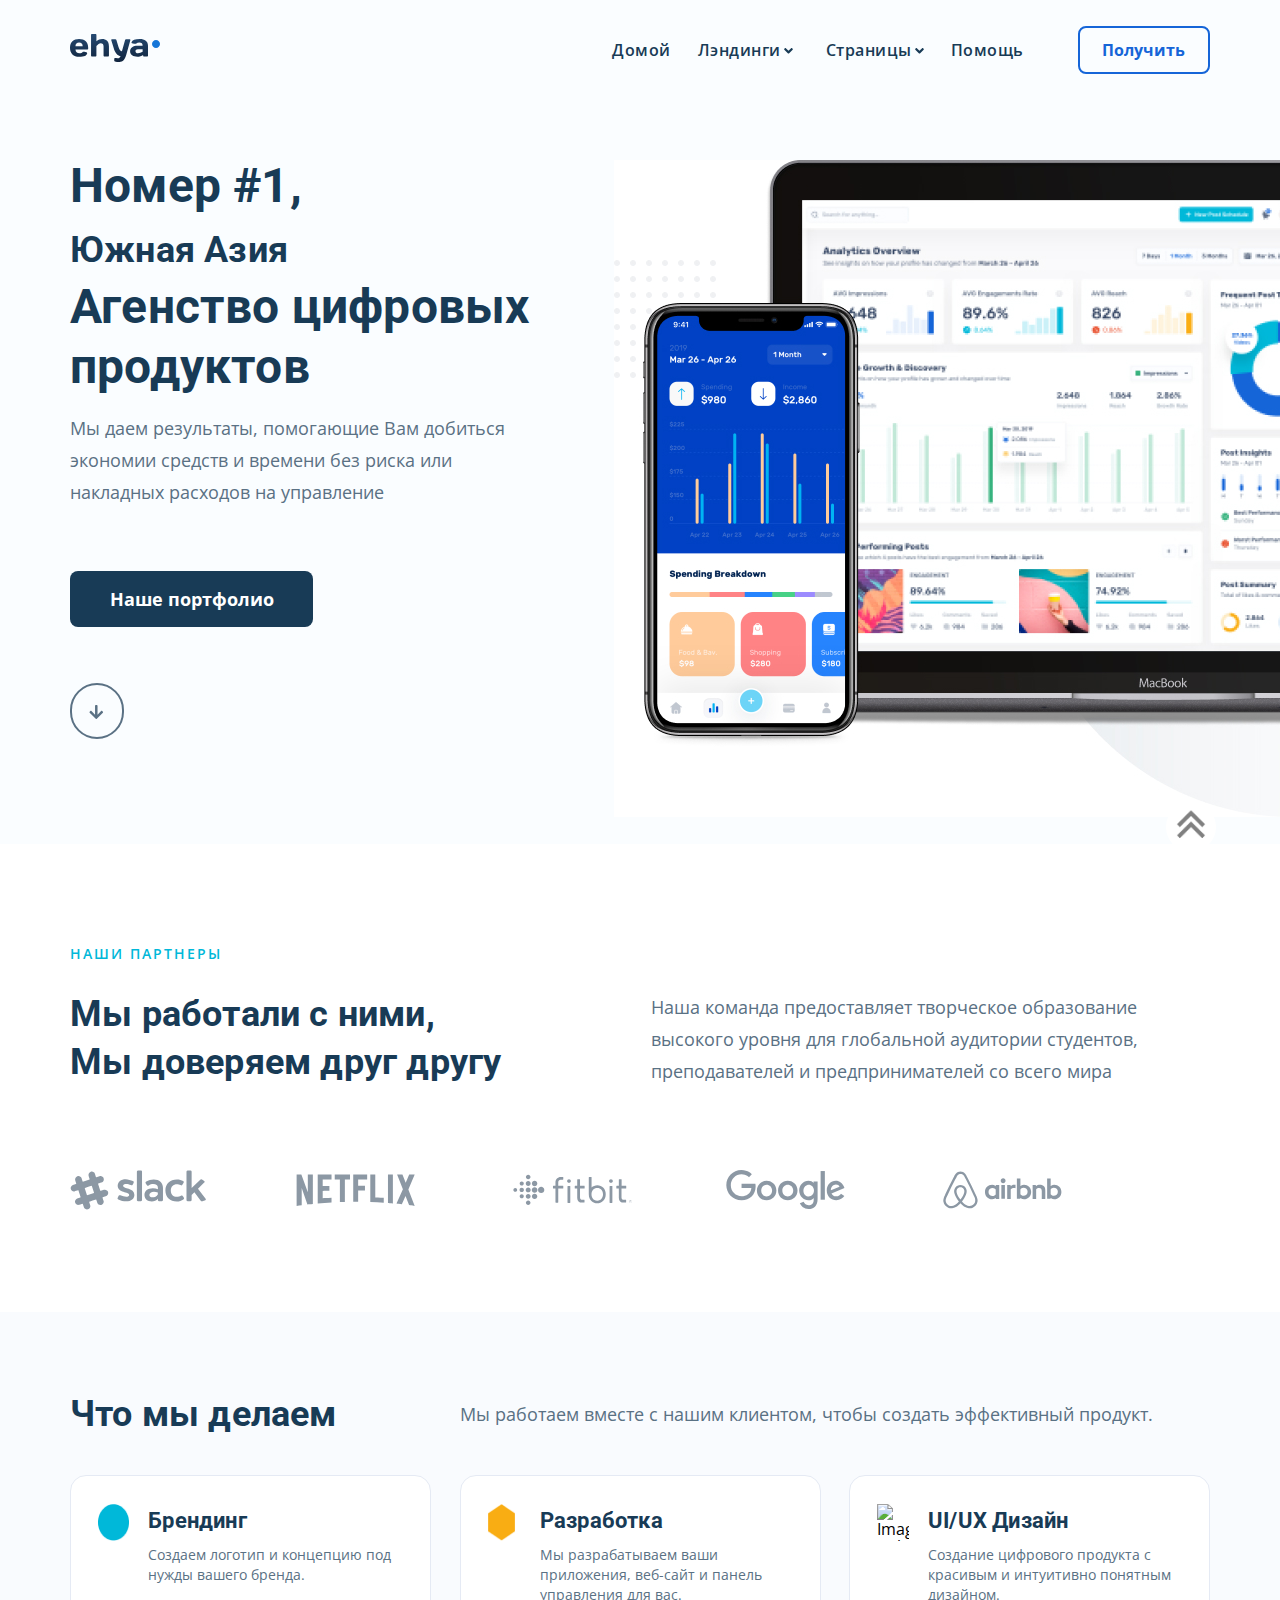
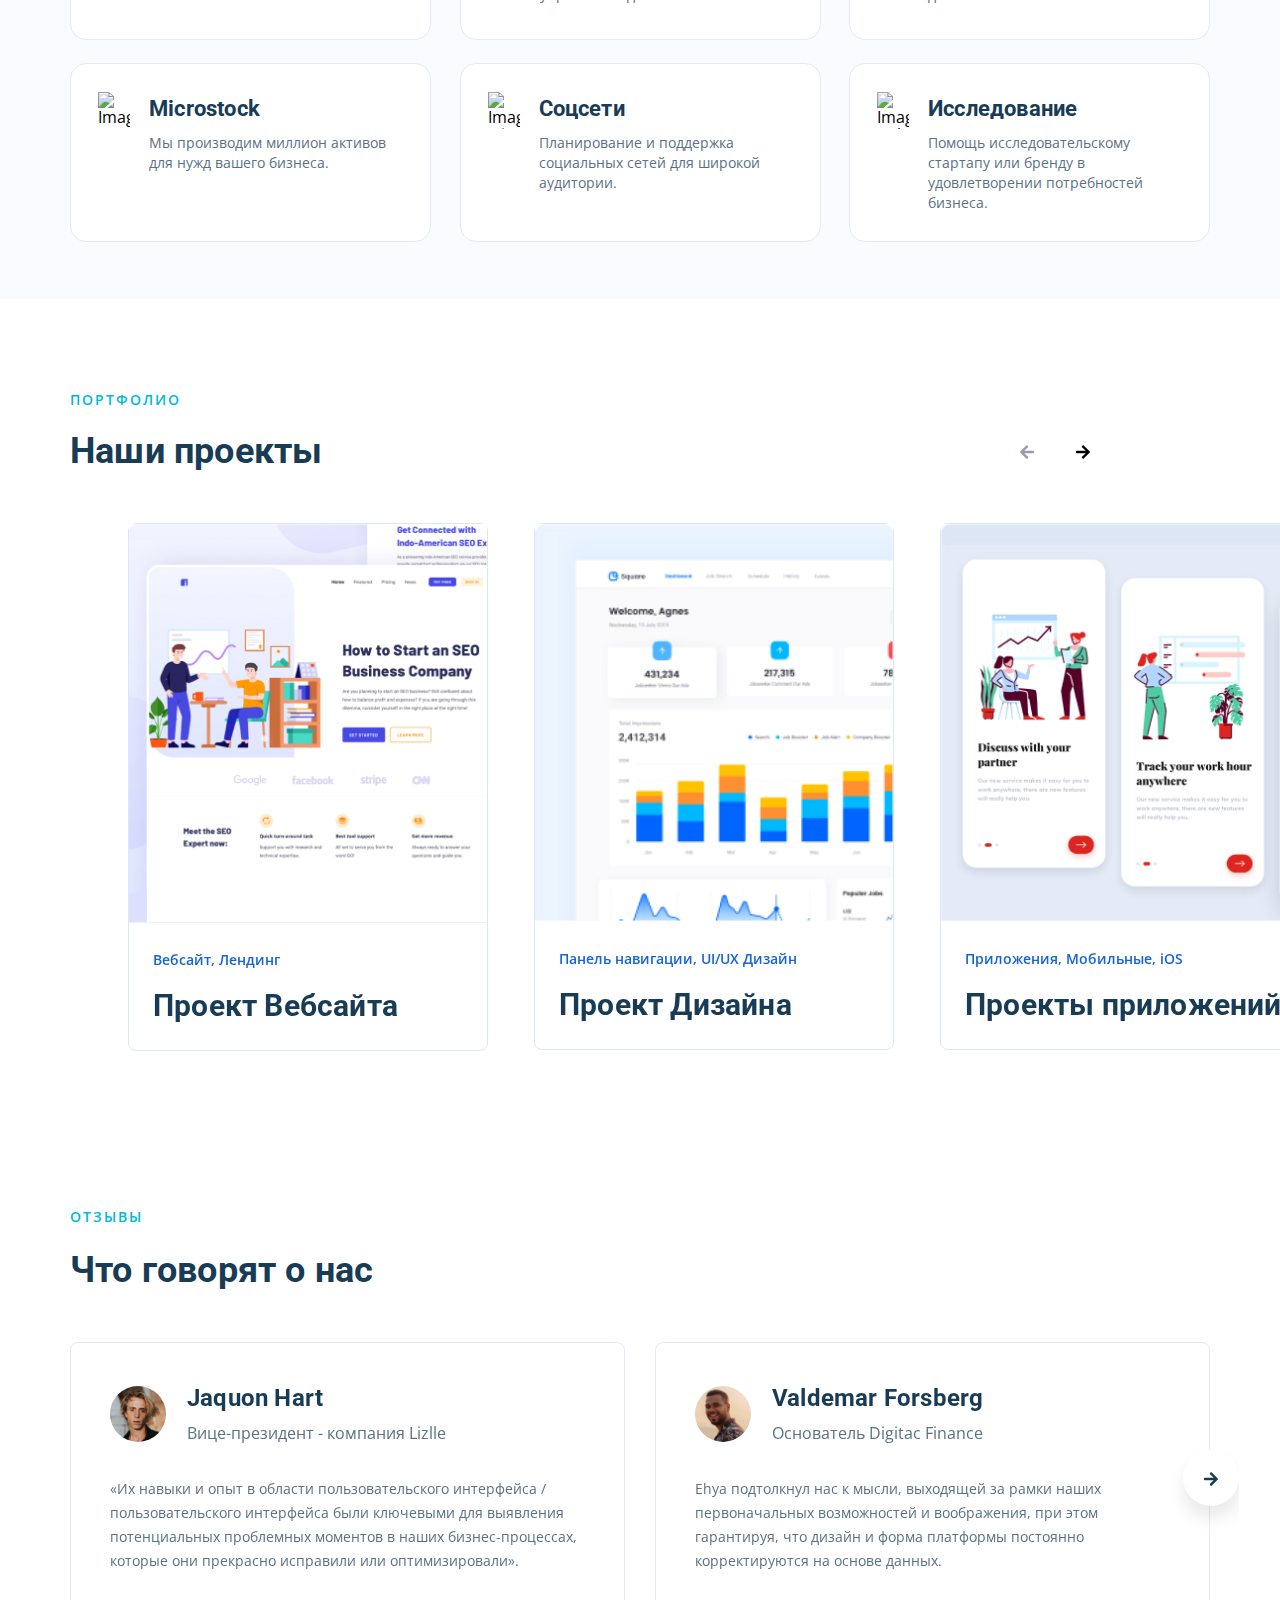
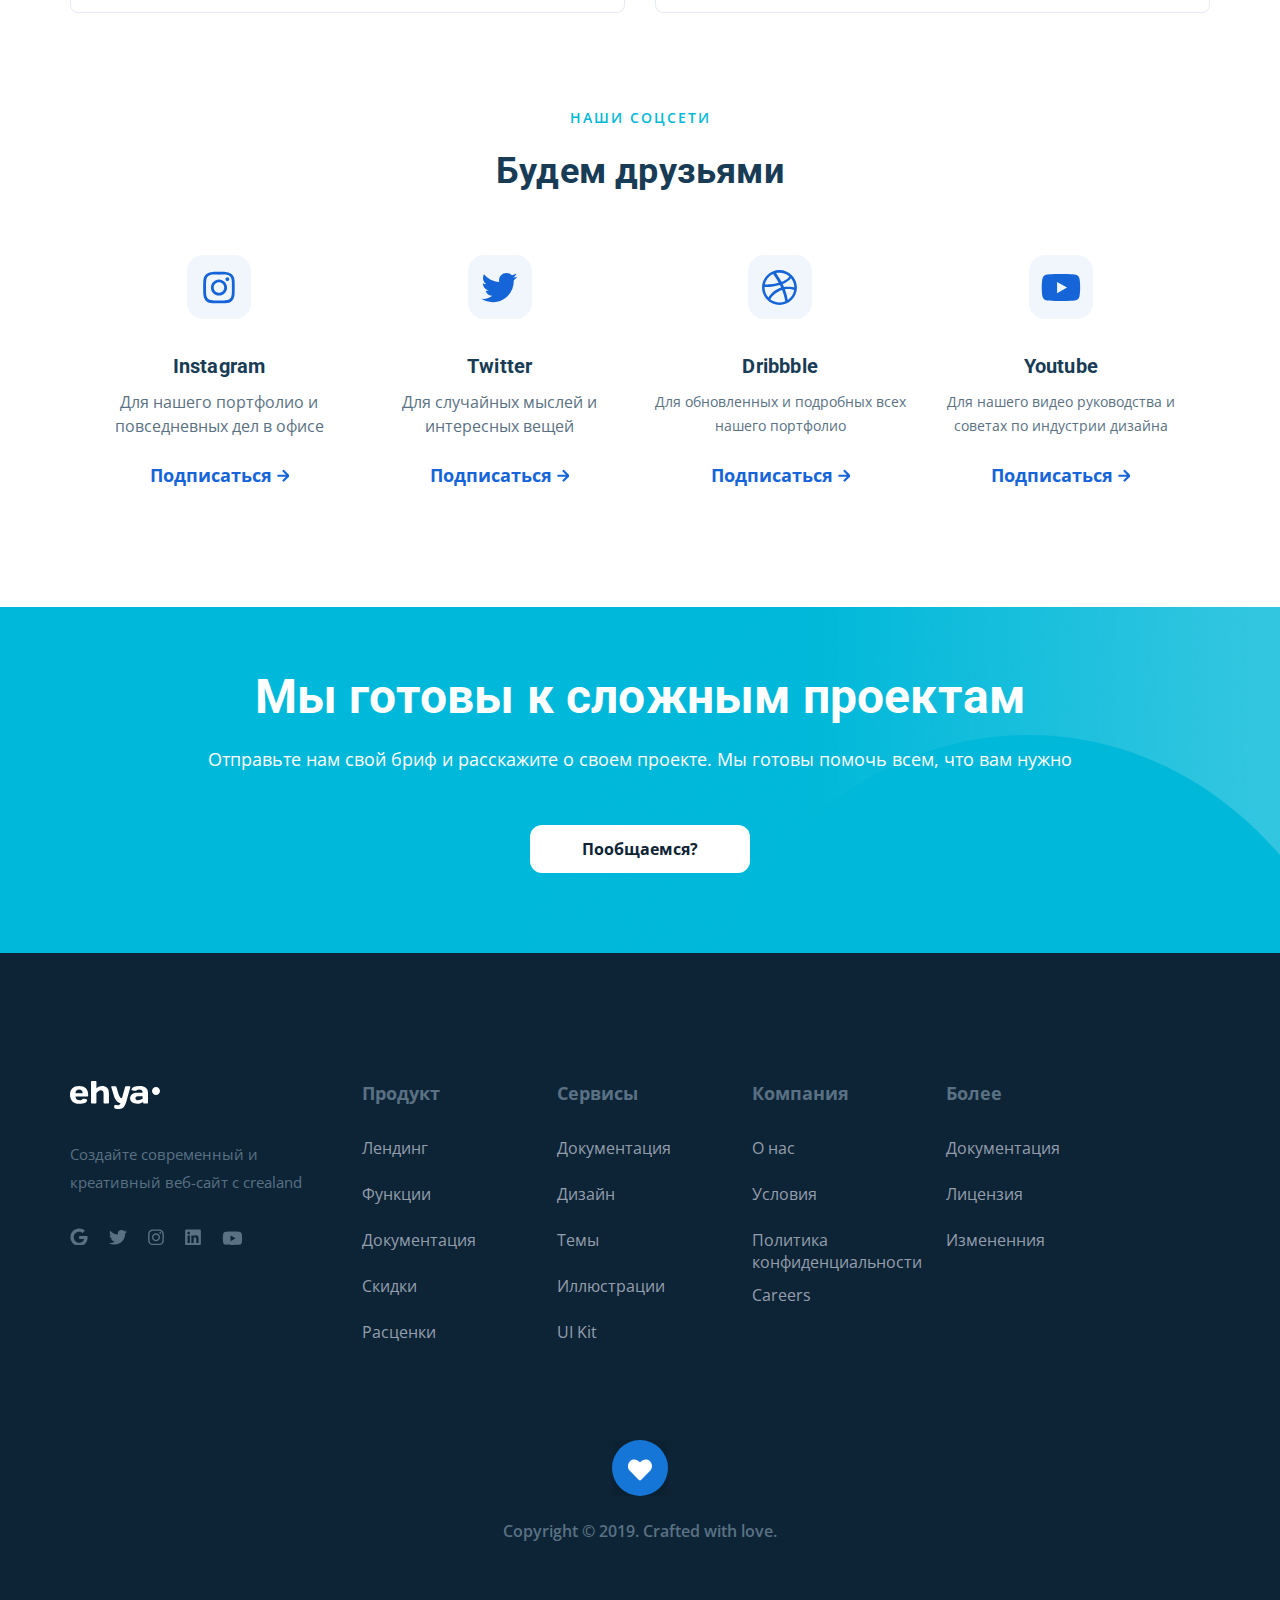
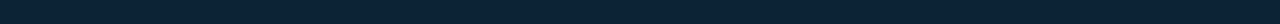
==== commit 922bc15c: "create: thanks" ====
--- a/index.html
+++ b/index.html
@@ -17,97 +17,105 @@
   </head>
   <body>
     <header class="header header-section">
-      <div class="container">
-        <div class="header-wrapper">
-          <a class="header-logo" href="#"
-            ><img
-              src="img/header-logo.svg"
-              alt="Logo: Ehua"
-              class="header__logo"
-          /></a>
-          <div class="header-nav">
-            <ul class="header__nav">
-              <li class="header__item">
-                <a target="_blank" href="#" class="header__link hover">Домой</a>
-              </li>
-              <li
-                class="header__item header__item-dropdown header__item--mr-28"
-              >
-                <div class="dropdown">
+      <div class="header-wrapper--mobile--fix">
+        <div class="container">
+          <div class="header-wrapper">
+            <a class="header-logo" href="#"
+              ><img
+                src="img/header-logo.svg"
+                alt="Logo: Ehua"
+                class="header__logo"
+            /></a>
+            <div class="header-nav">
+              <ul class="header__nav">
+                <li class="header__item">
                   <a target="_blank" href="#" class="header__link hover"
-                    ><div class="header__item-wrapper">
-                      Лэндинги<img
-                        src="img/arrow-down.svg"
-                        alt="Icon: arrow down"
-                        class="header__arrow"
-                      /></div
-                  ></a>
-                  <div class="dropdown__content">
-                    <a target="_blank" class="dropdown__link hover" href="#"
-                      >Лэндинг 1</a
-                    >
-                    <a target="_blank" class="dropdown__link hover" href="#"
-                      >Лэндинг 2</a
-                    >
-                    <a target="_blank" class="dropdown__link hover" href="#"
-                      >Лэндинг 3</a
-                    >
+                    >Домой</a
+                  >
+                </li>
+                <li
+                  class="header__item header__item-dropdown header__item--mr-28"
+                >
+                  <div class="dropdown">
+                    <a target="_blank" href="#" class="header__link hover"
+                      ><div class="header__item-wrapper">
+                        Лэндинги<img
+                          src="img/arrow-down.svg"
+                          alt="Icon: arrow down"
+                          class="header__arrow"
+                        /></div
+                    ></a>
+                    <div class="dropdown__content">
+                      <a target="_blank" class="dropdown__link hover" href="#"
+                        >Лэндинг 1</a
+                      >
+                      <a target="_blank" class="dropdown__link hover" href="#"
+                        >Лэндинг 2</a
+                      >
+                      <a target="_blank" class="dropdown__link hover" href="#"
+                        >Лэндинг 3</a
+                      >
+                    </div>
                   </div>
-                </div>
-              </li>
-              <li class="header__item header__item-mobile header__item--mr-28">
-                <a target="_blank" href="#" class="header__link hover"
-                  >Лэндинги</a
+                </li>
+                <li
+                  class="header__item header__item-mobile header__item--mr-28"
                 >
-              </li>
-              <li class="header__item header__item-mobile header__item--mr-28">
-                <a target="_blank" href="#" class="header__link hover"
-                  >Страницы</a
+                  <a target="_blank" href="#" class="header__link hover"
+                    >Лэндинги</a
+                  >
+                </li>
+                <li
+                  class="header__item header__item-mobile header__item--mr-28"
                 >
-              </li>
-              <li class="header__item header__item-dropdown">
-                <div class="dropdown">
                   <a target="_blank" href="#" class="header__link hover"
-                    ><div class="header__item-wrapper">
-                      Страницы<img
-                        src="img/arrow-down.svg"
-                        alt="Icon: arrow down"
-                        class="header__arrow"
-                      /></div
-                  ></a>
-                  <div class="dropdown__content">
-                    <a target="_blank" class="dropdown__link hover" href="#"
-                      >Страница 1</a
-                    >
-                    <a target="_blank" class="dropdown__link hover" href="#"
-                      >Страница 2</a
-                    >
-                    <a target="_blank" class="dropdown__link hover" href="#"
-                      >Страница 3</a
-                    >
+                    >Страницы</a
+                  >
+                </li>
+                <li class="header__item header__item-dropdown">
+                  <div class="dropdown">
+                    <a target="_blank" href="#" class="header__link hover"
+                      ><div class="header__item-wrapper">
+                        Страницы<img
+                          src="img/arrow-down.svg"
+                          alt="Icon: arrow down"
+                          class="header__arrow"
+                        /></div
+                    ></a>
+                    <div class="dropdown__content">
+                      <a target="_blank" class="dropdown__link hover" href="#"
+                        >Страница 1</a
+                      >
+                      <a target="_blank" class="dropdown__link hover" href="#"
+                        >Страница 2</a
+                      >
+                      <a target="_blank" class="dropdown__link hover" href="#"
+                        >Страница 3</a
+                      >
+                    </div>
                   </div>
-                </div>
-              </li>
-              <li class="header__item">
-                <a target="_blank" href="#" class="header__link hover"
-                  >Помощь
-                </a>
-              </li>
-            </ul>
-            <!-- /.header__ul -->
-            <button data-toggle="modal" type="button" class="header__button">
-              Получить
+                </li>
+                <li class="header__item">
+                  <a target="_blank" href="#" class="header__link hover"
+                    >Помощь
+                  </a>
+                </li>
+              </ul>
+              <!-- /.header__ul -->
+              <button data-toggle="modal" type="button" class="header__button">
+                Получить
+              </button>
+            </div>
+            <button class="menu-button header__menu-button">
+              <span class="menu-button__line"></span>
+              <span class="menu-button__line"></span>
+              <span class="menu-button__line"></span>
             </button>
           </div>
-          <button class="menu-button header__menu-button">
-            <span class="menu-button__line"></span>
-            <span class="menu-button__line"></span>
-            <span class="menu-button__line"></span>
-          </button>
-        </div>
-        <!-- /.header-wraper -->
-      </div>
-      <!-- /.container -->
+          <!-- /.header-wraper -->
+        </div>
+        <!-- /.container -->
+      </div>
       <div class="hero">
         <img
           src="img/hero-background.jpg"
@@ -618,11 +626,12 @@
       <div class="container">
         <div class="footer-top">
           <div class="footer__social">
-            <img
-              src="img/footer/footer-logo.svg"
-              alt="Logo: ehua"
-              class="footer__logo"
-            />
+            <a href="#"
+              ><img
+                src="img/footer/footer-logo.svg"
+                alt="Logo: ehua"
+                class="footer__logo"
+            /></a>
             <span class="footer__text"
               >Создайте современный и креативный веб-сайт с crealand</span
             >
--- a/css/style.css
+++ b/css/style.css
@@ -1,2 +1,2 @@
-*{box-sizing:border-box}body{font-family:'Open Sans', sans-serif;background-color:#FFFFFF;margin:0}button{outline:none}h1,h2,h3{font-family:Roboto}.container{max-width:1140px;margin:auto}.section-subtitle{font-weight:600;font-size:14px;line-height:19px;letter-spacing:2px;text-transform:uppercase;color:#00B8D9}.section-title{font-weight:bold;font-size:36px;line-height:48px;letter-spacing:0.2px;color:#183B56}.section-description{font-size:18px;line-height:32px;color:#5A7184}.input{background-color:#ffffff;border-radius:4px;border:none;padding:0 23px;height:50px;color:#183B56;outline:none}.message{background-color:#ffffff;border-radius:4px;border:none;padding:18px 23px;resize:none;color:#183B56;outline:none}.button{min-width:160px;min-height:50px;padding:18px;font-style:normal;font-weight:bold;font-size:14px;line-height:15px;background-color:#5A7184;border:none;color:#ffffff;border-radius:4px;cursor:pointer}.form{display:flex;justify-content:space-between;flex-wrap:wrap}.invalid{color:red;z-index:0}.preventScroll{overflow:hidden}.scrollup{position:fixed;right:5%;bottom:5%;z-index:99}.scrollup__image{width:50px;height:50px;border-radius:50%}/*! normalize.css v8.0.1 | MIT License | github.com/necolas/normalize.css */html{line-height:1.15;-webkit-text-size-adjust:100%}body{margin:0}main{display:block}h1{font-size:2em;margin:0.67em 0}hr{box-sizing:content-box;height:0;overflow:visible}pre{font-family:monospace, monospace;font-size:1em}a{background-color:transparent}abbr[title]{border-bottom:none;text-decoration:underline;text-decoration:underline dotted}b,strong{font-weight:bolder}code,kbd,samp{font-family:monospace, monospace;font-size:1em}small{font-size:80%}sub,sup{font-size:75%;line-height:0;position:relative;vertical-align:baseline}sub{bottom:-0.25em}sup{top:-0.5em}img{border-style:none}button,input,optgroup,select,textarea{font-family:inherit;font-size:100%;line-height:1.15;margin:0}button,input{overflow:visible}button,select{text-transform:none}button,[type="button"],[type="reset"],[type="submit"]{-webkit-appearance:button}button::-moz-focus-inner,[type="button"]::-moz-focus-inner,[type="reset"]::-moz-focus-inner,[type="submit"]::-moz-focus-inner{border-style:none;padding:0}button:-moz-focusring,[type="button"]:-moz-focusring,[type="reset"]:-moz-focusring,[type="submit"]:-moz-focusring{outline:1px dotted ButtonText}fieldset{padding:0.35em 0.75em 0.625em}legend{box-sizing:border-box;color:inherit;display:table;max-width:100%;padding:0;white-space:normal}progress{vertical-align:baseline}textarea{overflow:auto}[type="checkbox"],[type="radio"]{box-sizing:border-box;padding:0}[type="number"]::-webkit-inner-spin-button,[type="number"]::-webkit-outer-spin-button{height:auto}[type="search"]{-webkit-appearance:textfield;outline-offset:-2px}[type="search"]::-webkit-search-decoration{-webkit-appearance:none}::-webkit-file-upload-button{-webkit-appearance:button;font:inherit}details{display:block}summary{display:list-item}template{display:none}[hidden]{display:none}.header{background-color:#FAFDFF}.header-wrapper{display:flex;justify-content:space-between;height:100px;align-items:center}.header-nav{display:flex}.header__nav{display:flex;align-items:center;list-style:none;padding:0;margin-right:27.1px;margin-top:0;margin-bottom:0;letter-spacing:0.5px}.header__item{margin-right:27px}.header__item--mr-28{margin-right:33px}.header__item-wrapper{display:flex;align-items:center}.header__item-mobile{display:none}.header__link{text-decoration:none;color:#183B56;font-weight:600;font-size:16px;line-height:22px}.header__arrow{margin-left:3px}.header__button{font-family:inherit;padding:11px 22.77px 11px 22.23px;border:2px solid #1565D8;border-radius:8px;background-color:#FAFDFF;font-weight:bold;font-size:16px;line-height:22px;color:#1565D8;cursor:pointer;outline:none}.header__menu-button{display:none}.dropdown{position:relative}.dropdown__content{display:none;position:absolute;width:100%;background-color:#183B56;z-index:10}.dropdown__link{text-decoration:none;color:#ffffff;margin-top:5px}.dropdown:hover .dropdown__content{display:flex;flex-direction:column;align-items:center}.hero{padding-top:56px;padding-bottom:105px;position:relative;overflow:hidden}.hero__image{position:absolute;left:48%;top:8%}.hero__image-small{display:none}.hero-wrapper{display:flex;flex-direction:column}.hero__title{font-family:'Roboto', sans-serif;font-weight:bold;max-width:499px;font-size:48px;line-height:60px;letter-spacing:0.2px;color:#183B56;margin-top:0;margin-bottom:15px}.hero__title-small{font-size:36px;line-height:53px}.hero__description{max-width:457px;margin-bottom:63px;margin-top:0}.hero__button{text-align:center;border-radius:8px;padding:16px 24px 15px 24px;width:243px;background-color:#183B56;font-weight:bold;font-size:18px;line-height:25px;color:#ffffff;border:none;margin-bottom:56px;cursor:pointer;text-decoration:none}.hero__link-image{width:54px;height:56px}.hero__link-wrapper{width:54px;height:56px}.partners{padding-top:100px;padding-bottom:102px}.partners-wrapper{display:flex;align-items:center;margin-bottom:54px}.partners__description{max-width:514px}.partners__title{margin-top:27px;margin-right:150px}.partners__corporations{display:flex}.partners__corporation--slack{margin-right:90px}.partners__corporation--netflix{margin-right:98px}.partners__corporation--fitbit{margin-right:94px}.services{padding-top:68px;padding-bottom:34px;background:#F9FBFE}.services-wrapper{display:flex;align-items:center;margin-bottom:27px}.services__title{margin:0;margin-right:123px}.card{display:flex;align-items:start;border:1px solid #E5EAF4;border-radius:16px;background:#FFFFFF;max-width:361px;min-height:165px;padding:28px 27px;margin-bottom:23px}.card-wrapper{display:flex;flex-wrap:wrap;justify-content:space-between}.card__image{width:32px;height:37px;margin-right:19px}.card__image--mr{margin-right:25px}.card__title{margin:0;font-weight:bold;font-size:22px;line-height:33px;letter-spacing:0.2px;color:#183B56;margin-bottom:8px}.card__text{margin:0;font-size:14px;line-height:20px;color:#5A7184}.slide-wrapper{padding:24px 17px 24px 24px}.slide__image{width:100%}.slide__subtitle{font-weight:600;font-size:14px;line-height:20px;color:#1565D8}.slide__title{font-family:Roboto;font-weight:bold;font-size:30px;line-height:40px;letter-spacing:0.2px;color:#183B56;margin-bottom:0;margin-top:16px}.portfolio{padding-top:91px}.portfolio__cards{display:none}.portfolio__container{position:relative;overflow:visible}.portfolio__title{margin-top:18px;margin-bottom:48px}.portfolio-slider{margin-left:10vw}.portfolio-slider__item{margin-right:22px;width:360px}.portfolio-slider__item--border{width:360px;border:1px solid #DDE6F4;border-radius:8px}.portfolio-slider__button{position:absolute;z-index:99;outline:none;cursor:pointer}.portfolio-slider__button--prev{width:14px;height:18px;top:64%;right:15.5%;fill:#183B56}.portfolio-slider__button--next{height:18px;width:14px;top:61%;right:10.4%;transform:rotate(180deg)}.swiper-button-disabled{fill:#959EAD}.reviews{padding-top:156px}.reviews__container{position:relative;overflow:visible}.reviews__title{margin-top:20px;margin-bottom:48px;letter-spacing:0.2px}.reviews-slider__item{border:1px solid #E5EAF4;border-radius:8px;max-width:555px;min-height:267px;padding:39px}.reviews-slider__text{font-size:14px;line-height:24px;color:#5A7184;margin:0}.reviews-slider__button--next{position:absolute;top:59%;right:-2.5%;z-index:99;outline:none;cursor:pointer}.reviews-slider__button--next--mobile{display:none}.reviews__user{margin-bottom:30px}.user{display:flex;align-items:center}.user__avatar{width:56px;height:56px;border-radius:50%;margin-right:21px}.user__name{margin-top:0;margin-bottom:5px;font-weight:bold;font-size:24px;line-height:32px;letter-spacing:0.2px;color:#183B56}.user__subtitle{font-size:16px;line-height:28px;color:#5A7184}.social{padding-top:95px;padding-bottom:119px}.social__container{text-align:center}.social-wrapper{display:flex;justify-content:space-evenly}.social__title{margin-top:20px;margin-bottom:60px}.social-card{display:flex;flex-direction:column;align-items:center;width:263px}.social-card__title{margin-top:35px;margin-bottom:12px;font-weight:bold;font-size:20px;line-height:24px;letter-spacing:0.2px;color:#183B56}.social-card__subtitle{font-size:16px;line-height:24px;color:#5A7184}.social-card__subtitle--small{font-size:14px;line-height:24px}.social-card__link{display:block;margin-top:25px;font-weight:bold;font-size:18px;line-height:25px;color:#1565D8;text-decoration:none}.feedback{text-align:center;padding-top:60px;padding-bottom:80px;background-image:url(../img/feedback-bg.jpg);background-repeat:no-repeat;background-size:100% 100%}.feedback__title{margin-top:0;font-weight:bold;font-size:48px;line-height:60px;color:#ffffff;margin-bottom:16px;letter-spacing:0.2px}.feedback__description{font-size:18px;line-height:32px;color:#ffffff;margin:0}.feedback__button{margin-top:50px;font-weight:bold;font-size:16px;line-height:22px;color:#0D2436;background:#FFFFFF;border-radius:12px;border:none;padding:13px 52px;cursor:pointer}.footer{padding-top:128px;padding-bottom:82px;background-color:#0D2436}.footer__text{font-size:15px;line-height:28px;color:#5A7184}.footer__title{font-weight:bold;font-size:18px;line-height:25px;color:#5A7184;font-family:Open Sans;margin-top:0;margin-bottom:31px}.footer__title--mobile-visible{display:none}.footer__ul{list-style:none;padding:0}.footer__item{font-size:16px;line-height:22px;color:#959EAD;margin-bottom:24px}.footer__item--mb-11{margin-bottom:11px}.footer__link{text-decoration:none;color:inherit}.footer__link--mobile-visible{display:none}.footer__logo{width:90px;margin-bottom:28px}.footer__social{display:flex;flex-direction:column;max-width:240px;margin-right:52px}.footer__icon{margin-right:21px}.footer__icon-wrapper{margin-top:32px}.footer-top{display:flex}.footer-wrapper{display:flex}.footer__ul{margin-right:81px}.footer__ul--mr-24{margin-right:24px}.footer-like{display:flex;flex-direction:column;align-items:center;margin-top:73px}.footer-like__text{font-weight:600;font-size:16px;line-height:22px;color:#5A7184;margin-top:24px}.modal__overlay{position:fixed;top:0;right:0;left:0;bottom:0;background-color:rgba(0,143,223,0.39);z-index:100;visibility:hidden;opacity:0;transition:opacity 0.5s}.modal__overlay--visible{visibility:visible;opacity:1}.modal__dialog{position:fixed;left:50%;top:50%;max-width:478px;padding:33px 88px;background-color:#183B56;border-radius:8px;color:#ffffff;transform:translate(-50%, -50%);z-index:101;visibility:hidden;opacity:0;transition:opacity 0.5s}.modal__dialog--visible{visibility:visible;opacity:1;overflow:hidden;position:fixed}.modal__close{position:absolute;top:17px;right:18px;text-decoration:none;cursor:pointer}.modal__title{color:#ffffff;font-style:normal;font-weight:bold;font-size:20px;line-height:23px;text-align:center;margin-bottom:0;margin-top:0}.modal__input{width:100%;margin-top:15px;font-size:12px;line-height:15px}.modal__message{width:100%;margin-top:15px;min-height:123px;font-size:12px;line-height:15px;margin-bottom:15px}@media (max-width: 1200px){.container{max-width:960px}.partners{padding-bottom:80px}.partners-wrapper{justify-content:space-between}.partners__title{margin-right:0;font-size:34px}.partners__corporations{justify-content:space-between}.partners__corporation--slack,.partners__corporation--netflix,.partners__corporation--fitbit,.partners__corporation--google{margin-right:0}.services-wrapper{justify-content:space-between}.services__title{margin-right:0}.services__description{width:400px}.card-wrapper{justify-content:space-evenly}.reviews-slider__item{max-width:90vw;width:100%}.portfolio-slider{margin-left:6vw}.footer-top{flex-direction:column;align-items:center}.footer__social{align-items:center;text-align:center;margin-bottom:50px;margin-right:0}.footer-wrapper{width:100%;justify-content:space-between}.footer__ul{margin-right:0}}@media (max-width: 992px){button{cursor:auto}.container{max-width:760px}.hero__title{max-width:460px}.hero__description{max-width:375px;font-size:20px}.partners{padding-top:60px}.partners-wrapper{flex-wrap:wrap}.social-wrapper{flex-wrap:wrap}.social-card{margin-bottom:50px}.portfolio-slider{margin-left:5vw}.modal__dialog--visible{height:70vh;overflow:scroll}}@media (max-width: 767px){.container{max-width:576px;width:90%}.header__section{margin-bottom:30px}.header__button{display:none}.header__nav{display:none;position:fixed;left:0;right:0;bottom:0;top:64px}.header__nav--visible{display:flex;flex-direction:column;align-items:center;height:80%;overflow:scroll;background-color:#183B56;z-index:99}.header__item{margin-top:30px;margin-right:0}.header__item-dropdown{display:none}.header__item-mobile{display:block}.header__link{color:#ffffff}.header__logo{width:83px}.menu-button{display:flex;flex-direction:column;align-items:center;justify-content:space-between;padding:0;width:22px;height:17.7px;border:none;background-color:#ffffff;cursor:pointer}.menu-button__line{width:22px;height:2.2px;background-color:#3A4C66}.hero__image{display:none}.hero__image--small{display:block;width:900px}.hero__title{font-size:36px;line-height:50px}.hero__title--small{font-size:28px}.hero__description{-webkit-text-stroke:1px transparent;margin-bottom:40px}.hero__button{margin-bottom:40px}.hero__link{margin-top:-20px}.hero-wrapper{align-items:center;text-align:center}.hero-wrapper__link{width:auto}.partners-wrapper{justify-content:center}.partners__corporation--airbnb{display:none}.services-wrapper{flex-wrap:wrap;justify-content:center}.services__description{text-align:center}.footer-wrapper{flex-wrap:wrap}.footer__product{margin-bottom:40px}}@media (max-width: 576px){.container{max-width:460px;width:90%}.hero__image--small{width:800px;margin-left:-14%}.partners__description{text-align:center}.partners__corporations{flex-wrap:wrap;justify-content:center}.partners__corporation{margin-right:40px;margin-bottom:30px}}@media (max-width: 460px){.container{max-width:280px;width:90%}.section__title{font-size:28px;line-height:29px}.header{padding-bottom:0}.header-wrapper{height:64px}.header__section{margin-bottom:0}.hero{padding-top:36px;padding-bottom:13px}.hero__title{font-size:30px;line-height:36px;margin-bottom:8px}.hero__title--small{font-size:30px;line-height:36px}.hero__description{width:280px;font-size:16px;line-height:28px;margin-bottom:15px}.hero__button{font-size:16px;line-height:22px;width:220px;min-height:48px;margin-bottom:48px}.hero__image--small{width:499px;margin-left:-14%}.hero__link{margin-top:-35px}.hero__link-image{width:48px;height:48px}.partners{padding-bottom:44px}.partners-wrapper{margin-bottom:25px}.partners__title{text-align:center;margin-top:23px;margin-bottom:16px}.partners__description{font-size:13px;line-height:24px;margin:0}.partners__corporation{width:98px;height:31px;margin-right:32px;margin-bottom:25px}.partners__corporation--netflix{margin-right:0}.partners__corporation--slack{width:108px}.partners__subtitle{margin-left:77px}.services{padding-top:36px}.services-wrapper{margin-bottom:0}.services__description{font-size:16px;line-height:28px;margin-top:19px;margin-bottom:6px}.card{width:280px;min-height:197px;flex-direction:column;margin-bottom:7px;padding:24px 16px 13px 20px}.card__title{font-size:20px;line-height:24px;margin-top:19px;margin-bottom:8px}.card__order{order:-2}.card__order--change{order:-1}.portfolio{text-align:center;padding-top:37px}.portfolio__title{margin-top:16px;margin-bottom:36px}.portfolio-slider{display:none}.portfolio-slider__button{display:none}.portfolio-slider__item{width:280px;margin-bottom:18px;margin-right:0}.portfolio-slider__item--border{width:100%}.portfolio__cards{display:flex;flex-direction:column;align-items:center}.slide__image{width:280px;height:300px}.slide-wrapper{padding:20px 8px;text-align:center}.slide__title{font-size:24px;line-height:32px;margin-top:13px}.user{flex-direction:column;align-items:center}.user__avatar{margin-right:0;margin-bottom:16px}.user-wrapper{text-align:center}.user__subtitle{font-size:11px;line-height:27px}.user__name{font-size:20px;line-height:24px;margin-bottom:6.5px}.reviews{text-align:center;padding-top:37px}.reviews__user{margin-bottom:6px}.reviews__title{margin-top:27px;margin-bottom:70px}.reviews-slider{margin-bottom:15px}.reviews-slider__item{padding:24px 5px 18px 6px}.reviews-slider__text{line-height:22px;text-align:center}.reviews-slider__button--next{display:none}.reviews-slider__button--next--mobile{display:block;position:static;margin-right:15px}.social{padding-top:37px;padding-bottom:28px}.social__title{margin-top:28px;margin-bottom:35px}.social-wrapper{justify-content:space-between}.social-card{max-width:130px;margin-bottom:28px}.social-card__icon{width:48px;height:48px}.social-card__title{font-size:20px;line-height:24px;margin-top:15px;margin-bottom:8px}.social-card__subtitle{font-size:13px;line-height:19px;min-height:75px}.social-card__link{font-size:11px;line-height:20px;margin-top:10px}.feedback{padding-top:64px;padding-bottom:64px}.feedback__title{font-size:28px;line-height:30px;margin-bottom:32px}.feedback__description{font-size:16px;line-height:27px}.feedback__button{margin-top:12px;padding:13px 25px}.footer{padding-top:48px}.footer__social{max-width:280px;order:1}.footer__title{font-size:16px;line-height:22px;margin-bottom:20px}.footer__title--mobile-hidden{display:none}.footer__title--mobile-visible{display:block}.footer__item{font-size:14px;line-height:20px;margin-bottom:15px}.footer__ul{margin-right:29px}.footer__product{margin-bottom:24px}.footer__link--mobile-hidden{display:none}.footer__link--mobile-visible{display:block}.footer__logo{width:77px;margin-bottom:17px}.footer-wrapper{margin-bottom:30px}.footer__text{font-size:14px;line-height:28px}.footer__icon{margin-right:0}.footer__icon-wrapper{width:65%;display:flex;justify-content:space-between;margin-top:23px}.footer-like{display:none}}@media (min-width: 992px){button:hover,.hover:hover{background-color:#b6d3ea;transition:background-color .5s ease-in-out}}
+*{box-sizing:border-box}body{font-family:'Open Sans', sans-serif;background-color:#FFFFFF;margin:0}button{outline:none}h1,h2,h3{font-family:Roboto}.container{max-width:1140px;margin:auto}.section-subtitle{font-weight:600;font-size:14px;line-height:19px;letter-spacing:2px;text-transform:uppercase;color:#00B8D9}.section-title{font-weight:bold;font-size:36px;line-height:48px;letter-spacing:0.2px;color:#183B56}.section-description{font-size:18px;line-height:32px;color:#5A7184}.input{background-color:#ffffff;border-radius:4px;border:none;padding:0 23px;height:50px;color:#183B56;outline:none}.message{background-color:#ffffff;border-radius:4px;border:none;padding:18px 23px;resize:none;color:#183B56;outline:none}.button{min-width:160px;min-height:50px;padding:18px;font-style:normal;font-weight:bold;font-size:14px;line-height:15px;background-color:#5A7184;border:none;color:#ffffff;border-radius:4px;cursor:pointer}.form{display:flex;justify-content:space-between;flex-wrap:wrap}.invalid{color:red;z-index:0}.preventScroll{overflow:hidden}.scrollup{position:fixed;right:5%;bottom:5%;z-index:99}.scrollup__image{width:50px;height:50px;border-radius:50%}/*! normalize.css v8.0.1 | MIT License | github.com/necolas/normalize.css */html{line-height:1.15;-webkit-text-size-adjust:100%}body{margin:0}main{display:block}h1{font-size:2em;margin:0.67em 0}hr{box-sizing:content-box;height:0;overflow:visible}pre{font-family:monospace, monospace;font-size:1em}a{background-color:transparent}abbr[title]{border-bottom:none;text-decoration:underline;text-decoration:underline dotted}b,strong{font-weight:bolder}code,kbd,samp{font-family:monospace, monospace;font-size:1em}small{font-size:80%}sub,sup{font-size:75%;line-height:0;position:relative;vertical-align:baseline}sub{bottom:-0.25em}sup{top:-0.5em}img{border-style:none}button,input,optgroup,select,textarea{font-family:inherit;font-size:100%;line-height:1.15;margin:0}button,input{overflow:visible}button,select{text-transform:none}button,[type="button"],[type="reset"],[type="submit"]{-webkit-appearance:button}button::-moz-focus-inner,[type="button"]::-moz-focus-inner,[type="reset"]::-moz-focus-inner,[type="submit"]::-moz-focus-inner{border-style:none;padding:0}button:-moz-focusring,[type="button"]:-moz-focusring,[type="reset"]:-moz-focusring,[type="submit"]:-moz-focusring{outline:1px dotted ButtonText}fieldset{padding:0.35em 0.75em 0.625em}legend{box-sizing:border-box;color:inherit;display:table;max-width:100%;padding:0;white-space:normal}progress{vertical-align:baseline}textarea{overflow:auto}[type="checkbox"],[type="radio"]{box-sizing:border-box;padding:0}[type="number"]::-webkit-inner-spin-button,[type="number"]::-webkit-outer-spin-button{height:auto}[type="search"]{-webkit-appearance:textfield;outline-offset:-2px}[type="search"]::-webkit-search-decoration{-webkit-appearance:none}::-webkit-file-upload-button{-webkit-appearance:button;font:inherit}details{display:block}summary{display:list-item}template{display:none}[hidden]{display:none}.header{background-color:#FAFDFF}.header-wrapper{display:flex;justify-content:space-between;height:100px;align-items:center}.header-nav{display:flex}.header__nav{display:flex;align-items:center;list-style:none;padding:0;margin-right:27.1px;margin-top:0;margin-bottom:0;letter-spacing:0.5px}.header__item{margin-right:27px}.header__item--mr-28{margin-right:33px}.header__item-wrapper{display:flex;align-items:center}.header__item-mobile{display:none}.header__link{text-decoration:none;color:#183B56;font-weight:600;font-size:16px;line-height:22px}.header__arrow{margin-left:3px}.header__button{font-family:inherit;padding:11px 22.77px 11px 22.23px;border:2px solid #1565D8;border-radius:8px;background-color:#FAFDFF;font-weight:bold;font-size:16px;line-height:22px;color:#1565D8;cursor:pointer;outline:none}.header__menu-button{display:none}.dropdown{position:relative}.dropdown__content{display:none;position:absolute;width:100%;background-color:#183B56;z-index:10}.dropdown__link{text-decoration:none;color:#ffffff;margin-top:5px}.dropdown:hover .dropdown__content{display:flex;flex-direction:column;align-items:center}.hero{padding-top:56px;padding-bottom:105px;position:relative;overflow:hidden}.hero__image{position:absolute;left:48%;top:8%}.hero__image-small{display:none}.hero-wrapper{display:flex;flex-direction:column}.hero__title{font-family:'Roboto', sans-serif;font-weight:bold;max-width:499px;font-size:48px;line-height:60px;letter-spacing:0.2px;color:#183B56;margin-top:0;margin-bottom:15px}.hero__title-small{font-size:36px;line-height:53px}.hero__description{max-width:457px;margin-bottom:63px;margin-top:0}.hero__button{text-align:center;border-radius:8px;padding:16px 24px 15px 24px;width:243px;background-color:#183B56;font-weight:bold;font-size:18px;line-height:25px;color:#ffffff;border:none;margin-bottom:56px;cursor:pointer;text-decoration:none}.hero__link-image{width:54px;height:56px}.hero__link-wrapper{width:54px;height:56px}.partners{padding-top:100px;padding-bottom:102px}.partners-wrapper{display:flex;align-items:center;margin-bottom:54px}.partners__description{max-width:514px}.partners__title{margin-top:27px;margin-right:150px}.partners__corporations{display:flex}.partners__corporation--slack{margin-right:90px}.partners__corporation--netflix{margin-right:98px}.partners__corporation--fitbit{margin-right:94px}.services{padding-top:68px;padding-bottom:34px;background:#F9FBFE}.services-wrapper{display:flex;align-items:center;margin-bottom:27px}.services__title{margin:0;margin-right:123px}.card{display:flex;align-items:start;border:1px solid #E5EAF4;border-radius:16px;background:#FFFFFF;max-width:361px;min-height:165px;padding:28px 27px;margin-bottom:23px}.card-wrapper{display:flex;flex-wrap:wrap;justify-content:space-between}.card__image{width:32px;height:37px;margin-right:19px}.card__image--mr{margin-right:25px}.card__title{margin:0;font-weight:bold;font-size:22px;line-height:33px;letter-spacing:0.2px;color:#183B56;margin-bottom:8px}.card__text{margin:0;font-size:14px;line-height:20px;color:#5A7184}.slide-wrapper{padding:24px 17px 24px 24px}.slide__image{width:100%}.slide__subtitle{font-weight:600;font-size:14px;line-height:20px;color:#1565D8}.slide__title{font-family:Roboto;font-weight:bold;font-size:30px;line-height:40px;letter-spacing:0.2px;color:#183B56;margin-bottom:0;margin-top:16px}.portfolio{padding-top:91px}.portfolio__cards{display:none}.portfolio__container{position:relative;overflow:visible}.portfolio__title{margin-top:18px;margin-bottom:48px}.portfolio-slider{margin-left:10vw}.portfolio-slider__item{margin-right:22px;width:360px}.portfolio-slider__item--border{width:360px;border:1px solid #DDE6F4;border-radius:8px}.portfolio-slider__button{position:absolute;z-index:99;outline:none;cursor:pointer}.portfolio-slider__button--prev{width:14px;height:18px;top:64%;right:15.5%;fill:#183B56}.portfolio-slider__button--next{height:18px;width:14px;top:61%;right:10.4%;transform:rotate(180deg)}.swiper-button-disabled{fill:#959EAD}.reviews{padding-top:156px}.reviews__container{position:relative;overflow:visible}.reviews__title{margin-top:20px;margin-bottom:48px;letter-spacing:0.2px}.reviews-slider__item{border:1px solid #E5EAF4;border-radius:8px;max-width:555px;min-height:267px;padding:39px}.reviews-slider__text{font-size:14px;line-height:24px;color:#5A7184;margin:0}.reviews-slider__button--next{position:absolute;top:59%;right:-2.5%;z-index:99;outline:none;cursor:pointer}.reviews-slider__button--next--mobile{display:none}.reviews__user{margin-bottom:30px}.user{display:flex;align-items:center}.user__avatar{width:56px;height:56px;border-radius:50%;margin-right:21px}.user__name{margin-top:0;margin-bottom:5px;font-weight:bold;font-size:24px;line-height:32px;letter-spacing:0.2px;color:#183B56}.user__subtitle{font-size:16px;line-height:28px;color:#5A7184}.social{padding-top:95px;padding-bottom:119px}.social__container{text-align:center}.social-wrapper{display:flex;justify-content:space-evenly}.social__title{margin-top:20px;margin-bottom:60px}.social-card{display:flex;flex-direction:column;align-items:center;width:263px}.social-card__title{margin-top:35px;margin-bottom:12px;font-weight:bold;font-size:20px;line-height:24px;letter-spacing:0.2px;color:#183B56}.social-card__subtitle{font-size:16px;line-height:24px;color:#5A7184}.social-card__subtitle--small{font-size:14px;line-height:24px}.social-card__link{display:block;margin-top:25px;font-weight:bold;font-size:18px;line-height:25px;color:#1565D8;text-decoration:none}.feedback{text-align:center;padding-top:60px;padding-bottom:80px;background-image:url(../img/feedback-bg.jpg);background-repeat:no-repeat;background-size:100% 100%}.feedback__title{margin-top:0;font-weight:bold;font-size:48px;line-height:60px;color:#ffffff;margin-bottom:16px;letter-spacing:0.2px}.feedback__description{font-size:18px;line-height:32px;color:#ffffff;margin:0}.feedback__button{margin-top:50px;font-weight:bold;font-size:16px;line-height:22px;color:#0D2436;background:#FFFFFF;border-radius:12px;border:none;padding:13px 52px;cursor:pointer}.footer{padding-top:128px;padding-bottom:82px;background-color:#0D2436}.footer__text{font-size:15px;line-height:28px;color:#5A7184}.footer__title{font-weight:bold;font-size:18px;line-height:25px;color:#5A7184;font-family:Open Sans;margin-top:0;margin-bottom:31px}.footer__title--mobile-visible{display:none}.footer__ul{list-style:none;padding:0}.footer__item{font-size:16px;line-height:22px;color:#959EAD;margin-bottom:24px}.footer__item--mb-11{margin-bottom:11px}.footer__link{text-decoration:none;color:inherit}.footer__link--mobile-visible{display:none}.footer__logo{width:90px;margin-bottom:28px}.footer__social{display:flex;flex-direction:column;max-width:240px;margin-right:52px}.footer__icon{margin-right:21px}.footer__icon-wrapper{margin-top:32px}.footer-top{display:flex}.footer-wrapper{display:flex}.footer__ul{margin-right:81px}.footer__ul--mr-24{margin-right:24px}.footer-like{display:flex;flex-direction:column;align-items:center;margin-top:73px}.footer-like__text{font-weight:600;font-size:16px;line-height:22px;color:#5A7184;margin-top:24px}.modal__overlay{position:fixed;top:0;right:0;left:0;bottom:0;background-color:rgba(0,143,223,0.39);z-index:100;visibility:hidden;opacity:0;transition:opacity 0.5s}.modal__overlay--visible{visibility:visible;opacity:1}.modal__dialog{position:fixed;left:50%;top:50%;max-width:478px;padding:33px 88px;background-color:#183B56;border-radius:8px;color:#ffffff;transform:translate(-50%, -50%);z-index:101;visibility:hidden;opacity:0;transition:opacity 0.5s}.modal__dialog--visible{visibility:visible;opacity:1;overflow:hidden;position:fixed}.modal__close{position:absolute;top:17px;right:18px;text-decoration:none;cursor:pointer}.modal__title{color:#ffffff;font-style:normal;font-weight:bold;font-size:20px;line-height:23px;text-align:center;margin-bottom:0;margin-top:0}.modal__input{width:100%;margin-top:15px;font-size:12px;line-height:15px}.modal__message{width:100%;margin-top:15px;min-height:123px;font-size:12px;line-height:15px;margin-bottom:15px}@media (max-width: 1200px){.container{max-width:960px}.partners{padding-bottom:80px}.partners-wrapper{justify-content:space-between}.partners__title{margin-right:0;font-size:34px}.partners__corporations{justify-content:space-between}.partners__corporation--slack,.partners__corporation--netflix,.partners__corporation--fitbit,.partners__corporation--google{margin-right:0}.services-wrapper{justify-content:space-between}.services__title{margin-right:0}.services__description{width:400px}.card-wrapper{justify-content:space-evenly}.reviews-slider__item{max-width:90vw;width:100%}.portfolio-slider{margin-left:6vw}.footer-top{flex-direction:column;align-items:center}.footer__social{align-items:center;text-align:center;margin-bottom:50px;margin-right:0}.footer-wrapper{width:100%;justify-content:space-between}.footer__ul{margin-right:0}}@media (max-width: 992px){button{cursor:auto}.container{max-width:760px}.hero__title{max-width:460px}.hero__description{max-width:375px;font-size:20px}.partners{padding-top:60px}.partners-wrapper{flex-wrap:wrap}.social-wrapper{flex-wrap:wrap}.social-card{margin-bottom:50px}.portfolio-slider{margin-left:5vw}.modal__dialog--visible{height:70vh;overflow:scroll}}@media (max-width: 767px){body{padding-top:64px}.container{max-width:576px;width:90%}.header-section{margin-bottom:30px}.header__button{display:none}.header__nav{display:none;position:fixed;left:0;right:0;bottom:0;top:64px}.header__nav--visible{display:flex;flex-direction:column;align-items:center;height:80%;overflow:auto;background-color:#183B56;z-index:99}.header__item{margin-top:30px;margin-right:0}.header__item-dropdown{display:none}.header__item-mobile{display:block}.header__link{color:#ffffff}.header__logo{width:83px}.header-wrapper{height:65px;background-color:#ffffff}.header-wrapper--mobile--fix{width:100%;background-color:#ffffff;position:fixed;top:0;left:0;right:0;z-index:99}.menu-button{display:flex;flex-direction:column;align-items:center;justify-content:space-between;padding:0;width:22px;height:17.7px;border:none;background-color:#ffffff;cursor:pointer}.menu-button__line{width:22px;height:2.2px;background-color:#3A4C66}.hero__image{display:none}.hero__image-small{display:block;width:900px}.hero__title{font-size:36px;line-height:50px}.hero__title-small{font-size:28px}.hero__description{-webkit-text-stroke:1px transparent;margin-bottom:40px}.hero__button{margin-bottom:40px}.hero__link{margin-top:-20px}.hero__link-wrapper{width:auto}.hero-wrapper{align-items:center;text-align:center}.partners-wrapper{justify-content:center}.partners__corporation--airbnb{display:none}.services-wrapper{flex-wrap:wrap;justify-content:center}.services__description{text-align:center}.footer-wrapper{flex-wrap:wrap}.footer__product{margin-bottom:40px}}@media (max-width: 576px){.container{max-width:460px;width:90%}.hero__image--small{width:800px;margin-left:-14%}.partners__description{text-align:center}.partners__corporations{flex-wrap:wrap;justify-content:center}.partners__corporation{margin-right:40px;margin-bottom:30px}}@media (max-width: 460px){.container{max-width:280px;width:90%}.section-title{font-size:28px;line-height:29px}.header{padding-bottom:0}.header-wrapper{height:64px}.header-section{margin-bottom:0}.hero{padding-top:36px;padding-bottom:13px}.hero__title{font-size:30px;line-height:36px;margin-bottom:8px}.hero__title-small{font-size:30px;line-height:36px}.hero__description{width:280px;font-size:16px;line-height:28px;margin-bottom:15px}.hero__button{font-size:16px;line-height:22px;width:220px;min-height:48px;margin-bottom:48px}.hero__image-small{width:499px;margin-left:-14%}.hero__link{margin-top:-35px}.hero__link-image{width:48px;height:48px}.partners{padding-bottom:44px}.partners-wrapper{margin-bottom:25px}.partners__title{text-align:center;margin-top:23px;margin-bottom:16px}.partners__description{font-size:13px;line-height:24px;margin:0}.partners__corporation{width:98px;height:31px;margin-right:32px;margin-bottom:25px}.partners__corporation--netflix{margin-right:0}.partners__corporation--slack{width:108px}.partners__subtitle{margin-left:77px}.services{padding-top:36px}.services-wrapper{margin-bottom:0}.services__description{font-size:16px;line-height:28px;margin-top:19px;margin-bottom:6px}.card{width:280px;min-height:197px;flex-direction:column;margin-bottom:7px;padding:24px 16px 13px 20px}.card__title{font-size:20px;line-height:24px;margin-top:19px;margin-bottom:8px}.card__order{order:-2}.card__order--change{order:-1}.portfolio{text-align:center;padding-top:37px}.portfolio__title{margin-top:16px;margin-bottom:36px}.portfolio-slider{display:none}.portfolio-slider__button{display:none}.portfolio-slider__item{width:280px;margin-bottom:18px;margin-right:0}.portfolio-slider__item--border{width:100%}.portfolio__cards{display:flex;flex-direction:column;align-items:center}.slide__image{width:280px;height:300px}.slide-wrapper{padding:20px 8px;text-align:center}.slide__title{font-size:24px;line-height:32px;margin-top:13px}.user{flex-direction:column;align-items:center}.user__avatar{margin-right:0;margin-bottom:16px}.user-wrapper{text-align:center}.user__subtitle{font-size:11px;line-height:27px}.user__name{font-size:20px;line-height:24px;margin-bottom:6.5px}.reviews{text-align:center;padding-top:37px}.reviews__user{margin-bottom:6px}.reviews__title{margin-top:27px;margin-bottom:70px}.reviews-slider{margin-bottom:15px}.reviews-slider__item{padding:24px 5px 18px 6px}.reviews-slider__text{line-height:22px;text-align:center}.reviews-slider__button--next{display:none}.reviews-slider__button--next--mobile{display:block;position:static;margin-right:15px}.social{padding-top:37px;padding-bottom:28px}.social__title{margin-top:28px;margin-bottom:35px}.social-wrapper{justify-content:space-between}.social-card{max-width:130px;margin-bottom:28px}.social-card__icon{width:48px;height:48px}.social-card__title{font-size:20px;line-height:24px;margin-top:15px;margin-bottom:8px}.social-card__subtitle{font-size:13px;line-height:19px;min-height:75px}.social-card__link{font-size:11px;line-height:20px;margin-top:10px}.feedback{padding-top:64px;padding-bottom:64px}.feedback__title{font-size:28px;line-height:30px;margin-bottom:32px}.feedback__description{font-size:16px;line-height:27px}.feedback__button{margin-top:12px;padding:13px 25px}.footer{padding-top:48px}.footer__social{max-width:280px;order:1}.footer__title{font-size:16px;line-height:22px;margin-bottom:20px}.footer__title--mobile-hidden{display:none}.footer__title--mobile-visible{display:block}.footer__item{font-size:14px;line-height:20px;margin-bottom:15px}.footer__ul{margin-right:29px}.footer__product{margin-bottom:24px}.footer__link--mobile-hidden{display:none}.footer__link--mobile-visible{display:block}.footer__logo{width:77px;margin-bottom:17px}.footer-wrapper{margin-bottom:30px}.footer__text{font-size:14px;line-height:28px}.footer__icon{margin-right:0}.footer__icon-wrapper{width:65%;display:flex;justify-content:space-between;margin-top:23px}.footer-like{display:none}}@media (min-width: 992px){button:hover,.hover:hover{background-color:#b6d3ea;transition:background-color .5s ease-in-out}}
 /*# sourceMappingURL=style.css.map */